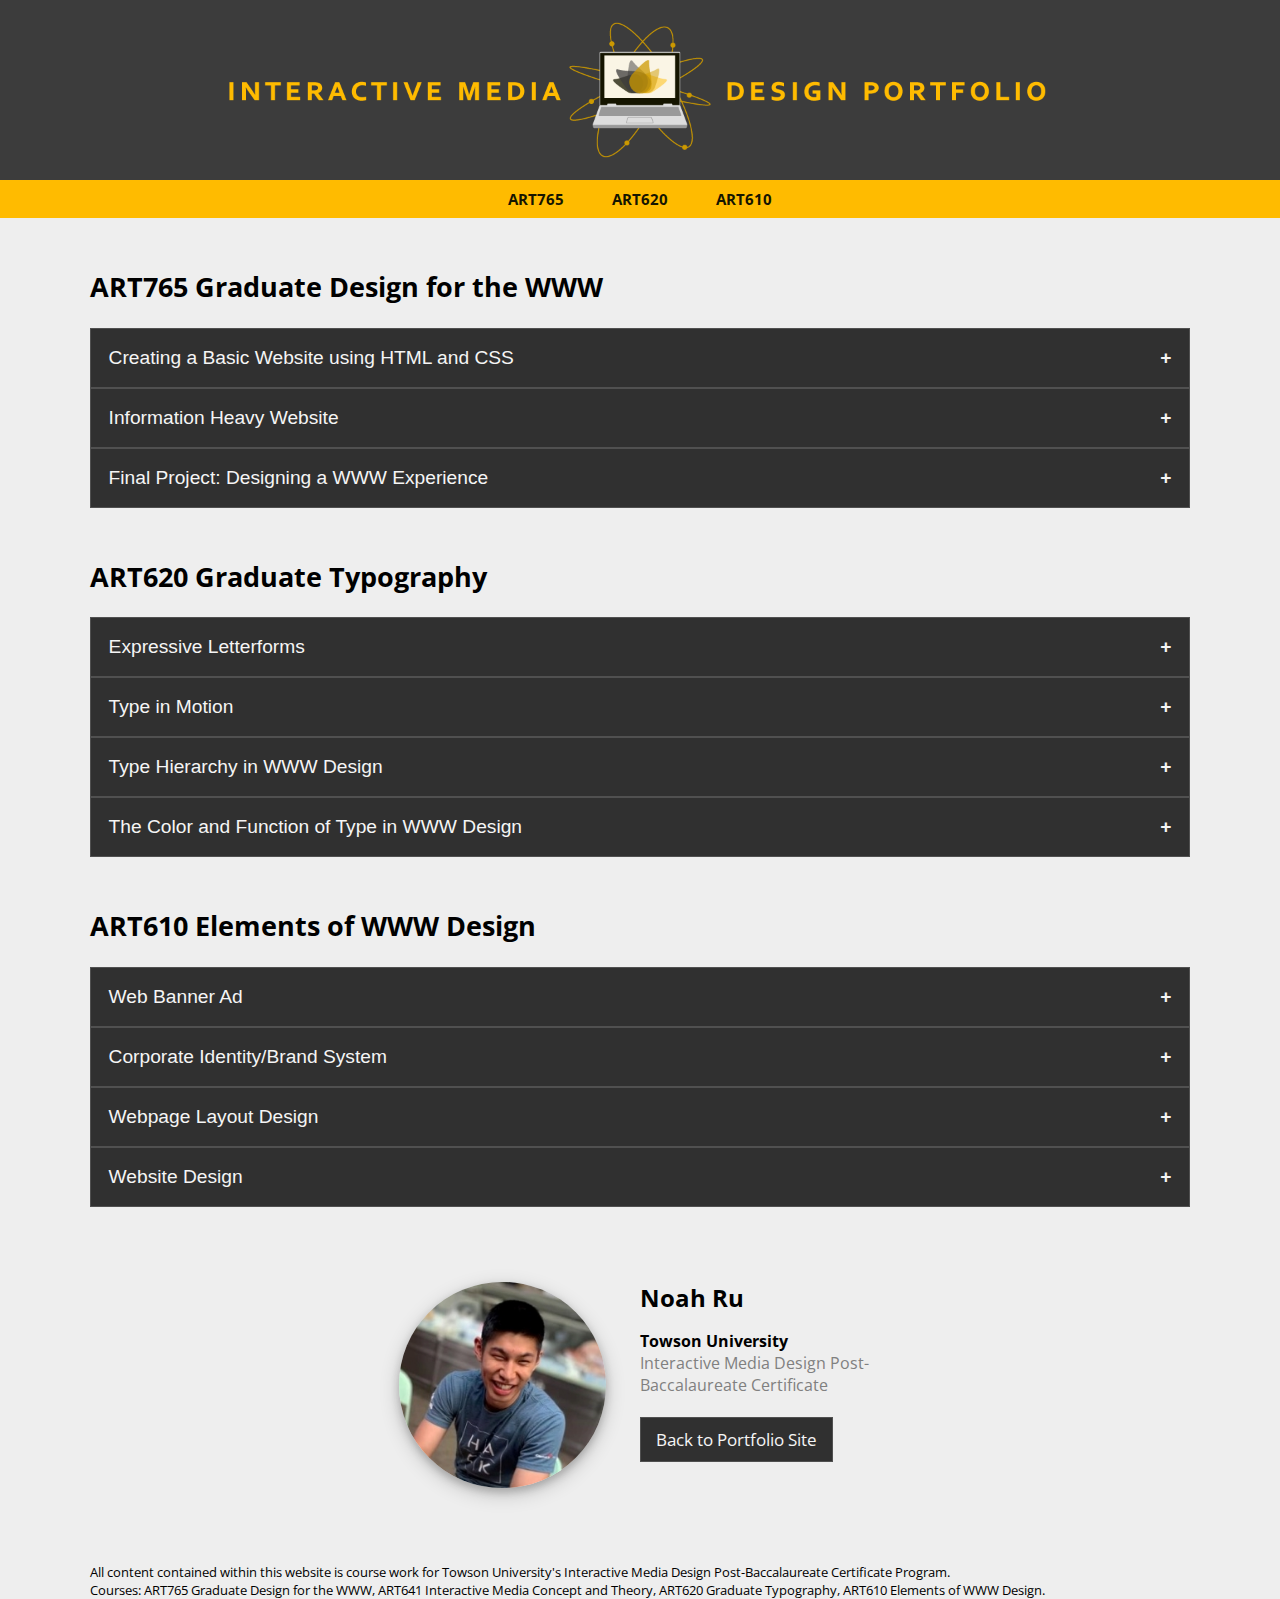
==== index.html @ 64963077 "first commit" ====
<!DOCTYPE html>
<html lang="en">
    <head>
        <meta charset="UTF-8">
        <meta name="author" content="Noah Ru">
        <meta name="viewport" content="width=device-width, initial-scale=1.0">
        <link rel="icon" href="images/towson_logo.svg">
        <title>IAMD | Noah Ru</title>
        <link rel="stylesheet" type="text/css" media="screen" href="css/style.css">
    </head>
    <body>

        <img class="banner" alt="Interactive Media Design Portfolio" src="images/iamd.png" width="100%">
        <img class="bannersmall" alt="Interactive Media Design Portfolio" src="images/iamd_small.png" width="100%">

        <div class="nav">
            <ul>
                <li><a href="#765">ART765</a></li>
                <li><a href="#620">ART620</a></li>
                <li><a href="#610">ART610</a></li>
            </ul>
        </div>
        
        <div class="portfolio">

            <h2 id="765">ART765 Graduate Design for the WWW</h2>

            <button class="accordion">Creating a Basic Website using HTML and CSS</button>
            <div class="panel">
                <div class="row">
                    <div class="column two-text">
                        <h1>You're currently viewing it.</h1>
                    </div>
                    <div class="column two">
                        <img alt="Interactive Media Design Portfolio" src="images/745_project_3.jpg" class="center" width="100%">
                    </div>
                </div>
            </div>

            <button class="accordion">Information Heavy Website</button>
            <div class="panel">
                <div class="row">
                    <div class="column two-text">
                        <h1>Mountain View Community Church Redesign</h1>
                        <span><p>This project contains 3 webpage templates of the redesigned site. The 3 levels of information presentation are represented by the homepage, sub-content page, and article page.</p></span>
                        <h1>
                            <a class="btn mv" title="Mountain View Community Church" href="proj_2/index.html">Homepage</a>
                            <a class="btn mv" title="Ministries" href="proj_2/ministries.html">Sub-content</a>
                            <a class="btn mv" title="College Ministry" href="proj_2/college.html">Article</a>
                        </h1>
                    </div>
                    <div class="column two">
                        <a title="Information Heavy Website: Mountain View Community Church" href="proj_2/index.html"><img alt="Mountain View Community Church" src="images/745_project_3.jpg" class="center" width="100%"></a>
                    </div>
                </div>
            </div>

            <button class="accordion">Final Project: Designing a WWW Experience</button>
            <div class="panel">
                <div class="row">
                    <div class="column two-text">
                        <h1>RoughAnimator Redesign</h1>
                        <span><p>RoughAnimator is a hand drawn animation software available on iOS, Android, Mac OS, and Windows. It was made for animators by fellow animator Jacob Kafka.</p></span>
                        <h1><a class="btn ra" title="Final Project (Designing a WWW Experience): RoughAnimator" href="proj_3/index.html">Access Site</a></h1>
                    </div>
                    <div class="column two">
                        <a title="Final Project (Designing a WWW Experience): RoughAnimator" href="proj_3/index.html"><img alt="RoughAnimator" src="images/745_project_3.jpg" class="center" width="100%"></a>
                    </div>
                </div>
            </div>

            <h2 id="620">ART620 Graduate Typography</h2>

            <button class="accordion">Expressive Letterforms</button>
            <div class="panel">
                <div class="row">
                    <div class="column two">
                        <img alt="Expressive Letterforms: Transition" src="images/620_project_1a.png" class="center" width="50%">
                    </div>
                    <div class="column two">
                        <img alt="Expressive Letterforms: Elimination" src="images/620_project_1b.png" class="center" width="50%">
                    </div>
                </div>
            </div>

            <button class="accordion">Type in Motion</button>
            <div class="panel">
                <img alt="Type in Motion" src="images/620_project_2.gif" class="center fifty">
            </div>

            <button class="accordion">Type Hierarchy in WWW Design</button>
            <div class="panel">
                <img alt="Type Hierarchy in WWW Design" src="images/620_project_3.png" class="center fifty">
            </div>

            <button class="accordion">The Color and Function of Type in WWW Design</button>
            <div class="panel">
                <div class="row">
                    <div class="column three">
                        <img alt="Type in WWW Design (Page 1)" src="images/620_project_4a.png" class="center" width="100%">
                    </div>
                    <div class="column three">
                        <img alt="Type in WWW Design (Page 2)" src="images/620_project_4b.png" class="center" width="100%">
                    </div>
                    <div class="column three">
                        <img alt="Type in WWW Design (Page 3)" src="images/620_project_4c.png" class="center" width="100%">
                    </div>
                </div>
            </div>

            <h2 id="610">ART610 Elements of WWW Design</h2>

            <button class="accordion">Web Banner Ad</button>
            <div class="panel">
                <img alt="Web Banner Ad" src="images/610_project_1.jpg" class="center fifty">
            </div>

            <button class="accordion">Corporate Identity/Brand System</button>
            <div class="panel">
                <img alt="Corporate Identity/Brand System" src="images/610_project_2.png" class="center fifty">
            </div>

            <button class="accordion">Webpage Layout Design</button>
            <div class="panel">
                <img alt="Webpage Layout Design" src="images/610_project_3.png" class="center fifty">
            </div>

            <button class="accordion">Website Design</button>
            <div class="panel">
                <div class="row">
                    <div class="column three">
                        <img alt="Website Design (Page 1)" src="images/610_project_4a.png" class="center" width="100%">
                    </div>
                    <div class="column three">
                        <img alt="Website Design (Page 2)" src="images/610_project_4b.png" class="center" width="100%">
                    </div>
                    <div class="column three">
                        <img alt="Website Design (Page 3)" src="images/610_project_4c.png" class="center" width="100%">
                    </div>
                </div>
            </div>
            
            <div class="profile">
                <div class="row">
                    <div class="column two">
                        <img src="images/profile.jpg" class="center" width="75%" style="border-radius: 50%;">
                    </div>
                    <div class="column two">
                        <h3>Noah Ru</h3>
                        <span><p style="color: gray;"><b style="color: black;">Towson University</b><br>Interactive Media Design Post-Baccalaureate Certificate</p></span>
                        <h3><a class="btn" title="Portfolio Site" href="http://noahru.com/">Back to Portfolio Site</a></h3>
                    </div>
                </div>  
            </div>
            
            
            <footer>
                All content contained within this website is course work for Towson University's Interactive Media Design Post-Baccalaureate Certificate Program.
                <br>
                Courses: ART765 Graduate Design for the WWW, ART641 Interactive Media Concept and Theory, ART620 Graduate Typography, ART610 Elements of WWW Design.
            </footer>

        </div>

        <script src="js/script.js"></script>

    </body>
</html>
---- css/style.css ----
@import url('https://fonts.googleapis.com/css2?family=Open+Sans:ital,wght@0,300;0,400;0,700;1,300;1,400;1,700&display=swap');

/*Layout*/
* {box-sizing: border-box;}
html {scroll-behavior: smooth;}
body {font-family: 'Open Sans', sans-serif; margin: 0; background-color: #eeeeee;} 
.portfolio {margin: 0 7%;}

h2 {margin-top: 50px; font-size: 1.7em;}
h3 {font-size: 1.5em; margin-bottom: 0;}
a {text-decoration: none;}

.bannersmall {display: none;}
/*Navigation*/
.nav {margin-top: -5px;}
.nav ul {
    list-style: none;
    background-color: #ffbb00;
    text-align: center;
    padding: 0;
    margin: 0;
}

.nav li {
    display: inline-block;
}

.nav a {
    text-decoration: none;
    color: #151500;
    width: 100px;
    display: block;
    padding: 9px;
    font-size: 15px;
    font-weight: bold;
}

.nav a:hover{
    text-decoration: underline;
}

/*Accordion*/
.accordion {
    background-color: #303030;
    color: whitesmoke;
    cursor: pointer;
    padding: 18px;
    width: 100%;
    border: #505050 1px solid;
    text-align: left;
    outline: none;
    font-size: 1.2em;
    transition: 0.4s;
}

.active, .accordion:hover {
    background-color: #505050;
}

.accordion:after {
    content: '\002B';
    color: whitesmoke;
    font-weight: bold;
    float: right;
    margin-left: 5px;
}

.active:after {
    content: "\2212";
}

.panel {
    padding: 0 18px;
    max-height: 0;
    overflow: hidden;
    transition: max-height 0.3s ease-out;
    background-color: #dddddd;
}

/*Center Images*/
.center {
    display: block;
    margin-left: auto;
    margin-right: auto;
    margin-top: 25px;
    margin-bottom: 25px;
    box-shadow: 0 4px 8px 0 rgba(0, 0, 0, 0.2), 0 6px 20px 0 rgba(0, 0, 0, 0.19);
}
.center.fifty {width: 50%;}

.blocks {
    margin-left: 12.5px;
    margin-right: 12.5px;
    box-shadow: 0 4px 8px 0 rgba(0, 0, 0, 0.2), 0 6px 20px 0 rgba(0, 0, 0, 0.19);
}

/*Column*/
.column {float: left;}
.column.two {width: 50%; padding: 0;}
.column.two-text {width: 50%; padding: 0 50px 0 12.5px;}
.column.three {width: 33.33%; padding: 0 12.5px;}

/* Clear floats after the columns */
.row:after {
    content: "";
    display: table;
    clear: both;
}

/*Profile*/
.profile {
    margin: 50px auto;
    width: 50%;
}

a.btn {
    font-size: .7em;
    font-weight: normal;
    background-color: #303030;
    color: whitesmoke;
    border: 1px solid #505050;
    padding: 10px 15px;
    transition: background-color .4s;
}
a.btn:hover {background-color: #505050}

a.btn.ra {
    font-size: .6em;
    background-color: #3399cc;
    border: none;
    border-radius: 50px;
    padding: 10px 30px;
}
a.btn.ra:hover {background-color: #006699}

a.btn.mv {
    font-size: .5em;
    background-color: #2BB3B0;
    border: none;
    border-radius: 50px;
    padding: 10px 30px;
}
a.btn.mv:hover {background-color: #008B8B}

/*Footer*/
footer {font-size: .8em;}


/*Responsive*/

@media screen and (max-width: 1000px) {
    span {display: none;}
    a.btn {font-size: .5em;}
}

@media screen and (max-width: 800px) {
    h1 {font-size: 1.7em; text-align: center;}
    h2 {font-size: 1.5em;}

    .banner {display: none;}
    .bannersmall {display: block;}
    .nav a {display: none;}

    .column.two {width: 100%;}
    .column.two-text {width: 100%; padding: 0;}
    .column.three {width: 100%; padding: 0;}
    .center.fifty {width: 100%;}

    h3 {text-align: center; margin-top: 0;}
    a.btn {padding: 8px 12px; border-radius: 25px;}
}
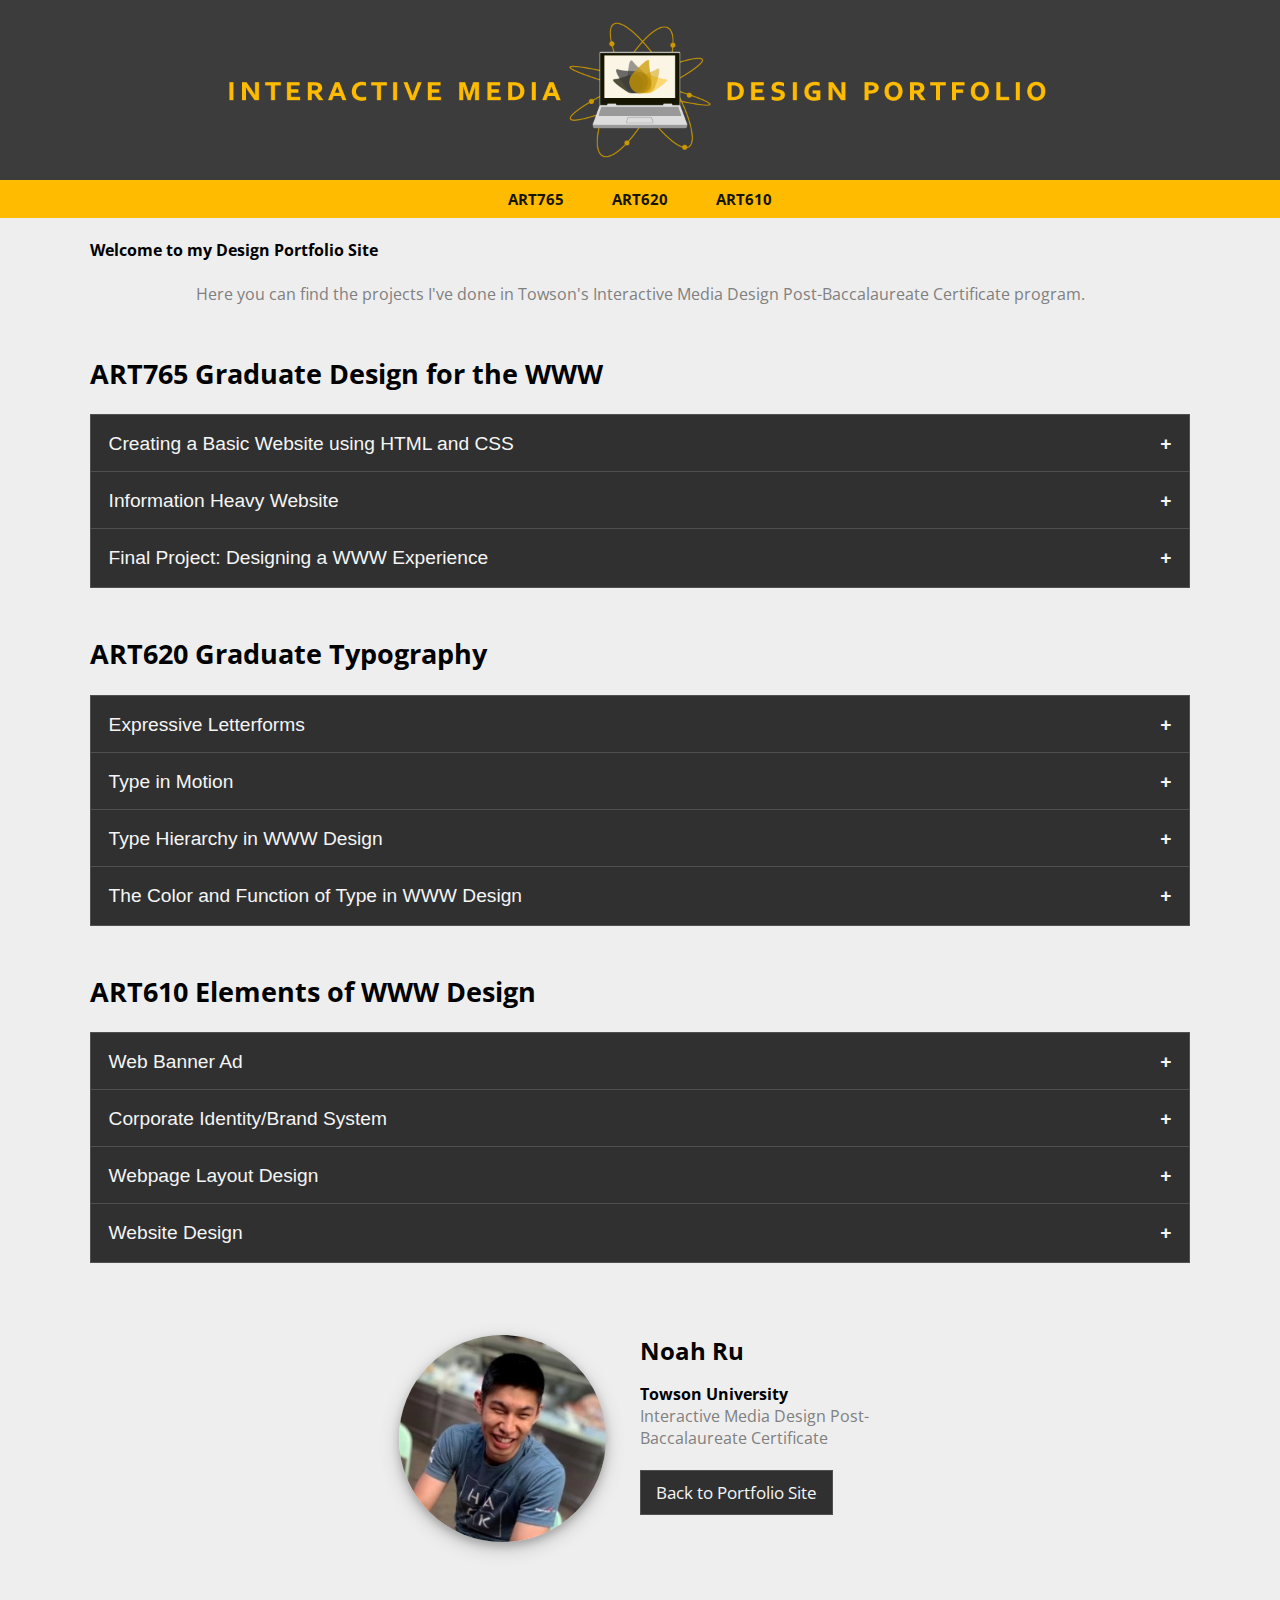
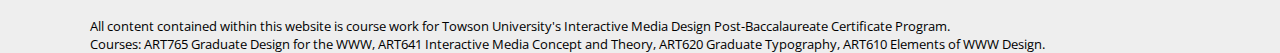
==== commit d20a10d2: "Add files via upload" ====
--- a/index.html
+++ b/index.html
@@ -1,168 +1,171 @@
-<!DOCTYPE html>
-<html lang="en">
-    <head>
-        <meta charset="UTF-8">
-        <meta name="author" content="Noah Ru">
-        <meta name="viewport" content="width=device-width, initial-scale=1.0">
-        <link rel="icon" href="images/towson_logo.svg">
-        <title>IAMD | Noah Ru</title>
-        <link rel="stylesheet" type="text/css" media="screen" href="css/style.css">
-    </head>
-    <body>
-
-        <img class="banner" alt="Interactive Media Design Portfolio" src="images/iamd.png" width="100%">
-        <img class="bannersmall" alt="Interactive Media Design Portfolio" src="images/iamd_small.png" width="100%">
-
-        <div class="nav">
-            <ul>
-                <li><a href="#765">ART765</a></li>
-                <li><a href="#620">ART620</a></li>
-                <li><a href="#610">ART610</a></li>
-            </ul>
-        </div>
-        
-        <div class="portfolio">
-
-            <h2 id="765">ART765 Graduate Design for the WWW</h2>
-
-            <button class="accordion">Creating a Basic Website using HTML and CSS</button>
-            <div class="panel">
-                <div class="row">
-                    <div class="column two-text">
-                        <h1>You're currently viewing it.</h1>
-                    </div>
-                    <div class="column two">
-                        <img alt="Interactive Media Design Portfolio" src="images/745_project_3.jpg" class="center" width="100%">
-                    </div>
-                </div>
-            </div>
-
-            <button class="accordion">Information Heavy Website</button>
-            <div class="panel">
-                <div class="row">
-                    <div class="column two-text">
-                        <h1>Mountain View Community Church Redesign</h1>
-                        <span><p>This project contains 3 webpage templates of the redesigned site. The 3 levels of information presentation are represented by the homepage, sub-content page, and article page.</p></span>
-                        <h1>
-                            <a class="btn mv" title="Mountain View Community Church" href="proj_2/index.html">Homepage</a>
-                            <a class="btn mv" title="Ministries" href="proj_2/ministries.html">Sub-content</a>
-                            <a class="btn mv" title="College Ministry" href="proj_2/college.html">Article</a>
-                        </h1>
-                    </div>
-                    <div class="column two">
-                        <a title="Information Heavy Website: Mountain View Community Church" href="proj_2/index.html"><img alt="Mountain View Community Church" src="images/745_project_3.jpg" class="center" width="100%"></a>
-                    </div>
-                </div>
-            </div>
-
-            <button class="accordion">Final Project: Designing a WWW Experience</button>
-            <div class="panel">
-                <div class="row">
-                    <div class="column two-text">
-                        <h1>RoughAnimator Redesign</h1>
-                        <span><p>RoughAnimator is a hand drawn animation software available on iOS, Android, Mac OS, and Windows. It was made for animators by fellow animator Jacob Kafka.</p></span>
-                        <h1><a class="btn ra" title="Final Project (Designing a WWW Experience): RoughAnimator" href="proj_3/index.html">Access Site</a></h1>
-                    </div>
-                    <div class="column two">
-                        <a title="Final Project (Designing a WWW Experience): RoughAnimator" href="proj_3/index.html"><img alt="RoughAnimator" src="images/745_project_3.jpg" class="center" width="100%"></a>
-                    </div>
-                </div>
-            </div>
-
-            <h2 id="620">ART620 Graduate Typography</h2>
-
-            <button class="accordion">Expressive Letterforms</button>
-            <div class="panel">
-                <div class="row">
-                    <div class="column two">
-                        <img alt="Expressive Letterforms: Transition" src="images/620_project_1a.png" class="center" width="50%">
-                    </div>
-                    <div class="column two">
-                        <img alt="Expressive Letterforms: Elimination" src="images/620_project_1b.png" class="center" width="50%">
-                    </div>
-                </div>
-            </div>
-
-            <button class="accordion">Type in Motion</button>
-            <div class="panel">
-                <img alt="Type in Motion" src="images/620_project_2.gif" class="center fifty">
-            </div>
-
-            <button class="accordion">Type Hierarchy in WWW Design</button>
-            <div class="panel">
-                <img alt="Type Hierarchy in WWW Design" src="images/620_project_3.png" class="center fifty">
-            </div>
-
-            <button class="accordion">The Color and Function of Type in WWW Design</button>
-            <div class="panel">
-                <div class="row">
-                    <div class="column three">
-                        <img alt="Type in WWW Design (Page 1)" src="images/620_project_4a.png" class="center" width="100%">
-                    </div>
-                    <div class="column three">
-                        <img alt="Type in WWW Design (Page 2)" src="images/620_project_4b.png" class="center" width="100%">
-                    </div>
-                    <div class="column three">
-                        <img alt="Type in WWW Design (Page 3)" src="images/620_project_4c.png" class="center" width="100%">
-                    </div>
-                </div>
-            </div>
-
-            <h2 id="610">ART610 Elements of WWW Design</h2>
-
-            <button class="accordion">Web Banner Ad</button>
-            <div class="panel">
-                <img alt="Web Banner Ad" src="images/610_project_1.jpg" class="center fifty">
-            </div>
-
-            <button class="accordion">Corporate Identity/Brand System</button>
-            <div class="panel">
-                <img alt="Corporate Identity/Brand System" src="images/610_project_2.png" class="center fifty">
-            </div>
-
-            <button class="accordion">Webpage Layout Design</button>
-            <div class="panel">
-                <img alt="Webpage Layout Design" src="images/610_project_3.png" class="center fifty">
-            </div>
-
-            <button class="accordion">Website Design</button>
-            <div class="panel">
-                <div class="row">
-                    <div class="column three">
-                        <img alt="Website Design (Page 1)" src="images/610_project_4a.png" class="center" width="100%">
-                    </div>
-                    <div class="column three">
-                        <img alt="Website Design (Page 2)" src="images/610_project_4b.png" class="center" width="100%">
-                    </div>
-                    <div class="column three">
-                        <img alt="Website Design (Page 3)" src="images/610_project_4c.png" class="center" width="100%">
-                    </div>
-                </div>
-            </div>
-            
-            <div class="profile">
-                <div class="row">
-                    <div class="column two">
-                        <img src="images/profile.jpg" class="center" width="75%" style="border-radius: 50%;">
-                    </div>
-                    <div class="column two">
-                        <h3>Noah Ru</h3>
-                        <span><p style="color: gray;"><b style="color: black;">Towson University</b><br>Interactive Media Design Post-Baccalaureate Certificate</p></span>
-                        <h3><a class="btn" title="Portfolio Site" href="http://noahru.com/">Back to Portfolio Site</a></h3>
-                    </div>
-                </div>  
-            </div>
-            
-            
-            <footer>
-                All content contained within this website is course work for Towson University's Interactive Media Design Post-Baccalaureate Certificate Program.
-                <br>
-                Courses: ART765 Graduate Design for the WWW, ART641 Interactive Media Concept and Theory, ART620 Graduate Typography, ART610 Elements of WWW Design.
-            </footer>
-
-        </div>
-
-        <script src="js/script.js"></script>
-
-    </body>
+<!DOCTYPE html>
+<html lang="en">
+    <head>
+        <meta charset="UTF-8">
+        <meta name="author" content="Noah Ru">
+        <meta name="viewport" content="width=device-width, initial-scale=1.0">
+        <link rel="icon" href="images/towson_logo.svg">
+        <title>IAMD | Noah Ru</title>
+        <link rel="stylesheet" type="text/css" media="screen" href="css/style.css">
+    </head>
+    <body>
+
+        <img class="banner" alt="Interactive Media Design Portfolio" src="images/iamd.png" width="100%">
+        <img class="bannersmall" alt="Interactive Media Design Portfolio" src="images/iamd_small.png" width="100%">
+
+        <div class="nav">
+            <ul>
+                <li><a href="#765">ART765</a></li>
+                <li><a href="#620">ART620</a></li>
+                <li><a href="#610">ART610</a></li>
+            </ul>
+        </div>
+        
+        <div class="portfolio">
+
+            <h4>Welcome to my Design Portfolio Site</h4>
+            <p style="text-align: center; color: gray;">Here you can find the projects I've done in Towson's Interactive Media Design Post-Baccalaureate Certificate program.</p>
+
+            <h2 id="765">ART765 Graduate Design for the WWW</h2>
+
+            <button class="accordion">Creating a Basic Website using HTML and CSS</button>
+            <div class="panel">
+                <div class="row">
+                    <div class="column two-text">
+                        <h1>You're currently viewing it.</h1>
+                    </div>
+                    <div class="column two">
+                        <img alt="Interactive Media Design Portfolio" src="images/745_project_3.jpg" class="center" width="100%">
+                    </div>
+                </div>
+            </div>
+
+            <button class="accordion">Information Heavy Website</button>
+            <div class="panel">
+                <div class="row">
+                    <div class="column two-text">
+                        <h1>Mountain View Community Church Redesign</h1>
+                        <span><p>This project contains 3 webpage templates of the redesigned site. The 3 levels of information presentation are represented by the homepage, sub-content page, and article page.</p></span>
+                        <h1>
+                            <a class="btn mv" title="Mountain View Community Church" href="proj_2/index.html">Homepage</a>
+                            <a class="btn mv" title="Ministries" href="proj_2/ministries.html">Sub-content</a>
+                            <a class="btn mv" title="College Ministry" href="proj_2/college.html">Article</a>
+                        </h1>
+                    </div>
+                    <div class="column two">
+                        <a title="Information Heavy Website: Mountain View Community Church" href="proj_2/index.html"><img alt="Mountain View Community Church" src="images/745_project_3.jpg" class="center" width="100%"></a>
+                    </div>
+                </div>
+            </div>
+
+            <button class="accordion">Final Project: Designing a WWW Experience</button>
+            <div class="panel">
+                <div class="row">
+                    <div class="column two-text">
+                        <h1>RoughAnimator Redesign</h1>
+                        <span><p>RoughAnimator is a hand drawn animation software available on iOS, Android, Mac OS, and Windows. It was made for animators by fellow animator Jacob Kafka.</p></span>
+                        <h1><a class="btn ra" title="Final Project (Designing a WWW Experience): RoughAnimator" href="proj_3/index.html">Access Site</a></h1>
+                    </div>
+                    <div class="column two">
+                        <a title="Final Project (Designing a WWW Experience): RoughAnimator" href="proj_3/index.html"><img alt="RoughAnimator" src="images/745_project_3.jpg" class="center" width="100%"></a>
+                    </div>
+                </div>
+            </div>
+
+            <h2 id="620">ART620 Graduate Typography</h2>
+
+            <button class="accordion">Expressive Letterforms</button>
+            <div class="panel">
+                <div class="row">
+                    <div class="column two">
+                        <img alt="Expressive Letterforms: Transition" src="images/620_project_1a.png" class="center" width="50%">
+                    </div>
+                    <div class="column two">
+                        <img alt="Expressive Letterforms: Elimination" src="images/620_project_1b.png" class="center" width="50%">
+                    </div>
+                </div>
+            </div>
+
+            <button class="accordion">Type in Motion</button>
+            <div class="panel">
+                <img alt="Type in Motion" src="images/620_project_2.gif" class="center fifty">
+            </div>
+
+            <button class="accordion">Type Hierarchy in WWW Design</button>
+            <div class="panel">
+                <img alt="Type Hierarchy in WWW Design" src="images/620_project_3.png" class="center fifty">
+            </div>
+
+            <button class="accordion">The Color and Function of Type in WWW Design</button>
+            <div class="panel">
+                <div class="row">
+                    <div class="column three">
+                        <img alt="Type in WWW Design (Page 1)" src="images/620_project_4a.png" class="center" width="100%">
+                    </div>
+                    <div class="column three">
+                        <img alt="Type in WWW Design (Page 2)" src="images/620_project_4b.png" class="center" width="100%">
+                    </div>
+                    <div class="column three">
+                        <img alt="Type in WWW Design (Page 3)" src="images/620_project_4c.png" class="center" width="100%">
+                    </div>
+                </div>
+            </div>
+
+            <h2 id="610">ART610 Elements of WWW Design</h2>
+
+            <button class="accordion">Web Banner Ad</button>
+            <div class="panel">
+                <img alt="Web Banner Ad" src="images/610_project_1.jpg" class="center fifty">
+            </div>
+
+            <button class="accordion">Corporate Identity/Brand System</button>
+            <div class="panel">
+                <img alt="Corporate Identity/Brand System" src="images/610_project_2.png" class="center fifty">
+            </div>
+
+            <button class="accordion">Webpage Layout Design</button>
+            <div class="panel">
+                <img alt="Webpage Layout Design" src="images/610_project_3.png" class="center fifty">
+            </div>
+
+            <button class="accordion">Website Design</button>
+            <div class="panel">
+                <div class="row">
+                    <div class="column three">
+                        <img alt="Website Design (Page 1)" src="images/610_project_4a.png" class="center" width="100%">
+                    </div>
+                    <div class="column three">
+                        <img alt="Website Design (Page 2)" src="images/610_project_4b.png" class="center" width="100%">
+                    </div>
+                    <div class="column three">
+                        <img alt="Website Design (Page 3)" src="images/610_project_4c.png" class="center" width="100%">
+                    </div>
+                </div>
+            </div>
+            
+            <div class="profile">
+                <div class="row">
+                    <div class="column two">
+                        <img src="images/profile.jpg" class="center" width="75%" style="border-radius: 50%;">
+                    </div>
+                    <div class="column two">
+                        <h3>Noah Ru</h3>
+                        <span><p style="color: gray;"><b style="color: black;">Towson University</b><br>Interactive Media Design Post-Baccalaureate Certificate</p></span>
+                        <h3><a class="btn" title="Portfolio Site" href="http://noahru.com/">Back to Portfolio Site</a></h3>
+                    </div>
+                </div>  
+            </div>
+            
+            
+            <footer>
+                All content contained within this website is course work for Towson University's Interactive Media Design Post-Baccalaureate Certificate Program.
+                <br>
+                Courses: ART765 Graduate Design for the WWW, ART641 Interactive Media Concept and Theory, ART620 Graduate Typography, ART610 Elements of WWW Design.
+            </footer>
+
+        </div>
+
+        <script src="js/script.js"></script>
+
+    </body>
 </html>--- a/css/style.css
+++ b/css/style.css
@@ -1,171 +1,172 @@
-@import url('https://fonts.googleapis.com/css2?family=Open+Sans:ital,wght@0,300;0,400;0,700;1,300;1,400;1,700&display=swap');
-
-/*Layout*/
-* {box-sizing: border-box;}
-html {scroll-behavior: smooth;}
-body {font-family: 'Open Sans', sans-serif; margin: 0; background-color: #eeeeee;} 
-.portfolio {margin: 0 7%;}
-
-h2 {margin-top: 50px; font-size: 1.7em;}
-h3 {font-size: 1.5em; margin-bottom: 0;}
-a {text-decoration: none;}
-
-.bannersmall {display: none;}
-/*Navigation*/
-.nav {margin-top: -5px;}
-.nav ul {
-    list-style: none;
-    background-color: #ffbb00;
-    text-align: center;
-    padding: 0;
-    margin: 0;
-}
-
-.nav li {
-    display: inline-block;
-}
-
-.nav a {
-    text-decoration: none;
-    color: #151500;
-    width: 100px;
-    display: block;
-    padding: 9px;
-    font-size: 15px;
-    font-weight: bold;
-}
-
-.nav a:hover{
-    text-decoration: underline;
-}
-
-/*Accordion*/
-.accordion {
-    background-color: #303030;
-    color: whitesmoke;
-    cursor: pointer;
-    padding: 18px;
-    width: 100%;
-    border: #505050 1px solid;
-    text-align: left;
-    outline: none;
-    font-size: 1.2em;
-    transition: 0.4s;
-}
-
-.active, .accordion:hover {
-    background-color: #505050;
-}
-
-.accordion:after {
-    content: '\002B';
-    color: whitesmoke;
-    font-weight: bold;
-    float: right;
-    margin-left: 5px;
-}
-
-.active:after {
-    content: "\2212";
-}
-
-.panel {
-    padding: 0 18px;
-    max-height: 0;
-    overflow: hidden;
-    transition: max-height 0.3s ease-out;
-    background-color: #dddddd;
-}
-
-/*Center Images*/
-.center {
-    display: block;
-    margin-left: auto;
-    margin-right: auto;
-    margin-top: 25px;
-    margin-bottom: 25px;
-    box-shadow: 0 4px 8px 0 rgba(0, 0, 0, 0.2), 0 6px 20px 0 rgba(0, 0, 0, 0.19);
-}
-.center.fifty {width: 50%;}
-
-.blocks {
-    margin-left: 12.5px;
-    margin-right: 12.5px;
-    box-shadow: 0 4px 8px 0 rgba(0, 0, 0, 0.2), 0 6px 20px 0 rgba(0, 0, 0, 0.19);
-}
-
-/*Column*/
-.column {float: left;}
-.column.two {width: 50%; padding: 0;}
-.column.two-text {width: 50%; padding: 0 50px 0 12.5px;}
-.column.three {width: 33.33%; padding: 0 12.5px;}
-
-/* Clear floats after the columns */
-.row:after {
-    content: "";
-    display: table;
-    clear: both;
-}
-
-/*Profile*/
-.profile {
-    margin: 50px auto;
-    width: 50%;
-}
-
-a.btn {
-    font-size: .7em;
-    font-weight: normal;
-    background-color: #303030;
-    color: whitesmoke;
-    border: 1px solid #505050;
-    padding: 10px 15px;
-    transition: background-color .4s;
-}
-a.btn:hover {background-color: #505050}
-
-a.btn.ra {
-    font-size: .6em;
-    background-color: #3399cc;
-    border: none;
-    border-radius: 50px;
-    padding: 10px 30px;
-}
-a.btn.ra:hover {background-color: #006699}
-
-a.btn.mv {
-    font-size: .5em;
-    background-color: #2BB3B0;
-    border: none;
-    border-radius: 50px;
-    padding: 10px 30px;
-}
-a.btn.mv:hover {background-color: #008B8B}
-
-/*Footer*/
-footer {font-size: .8em;}
-
-
-/*Responsive*/
-
-@media screen and (max-width: 1000px) {
-    span {display: none;}
-    a.btn {font-size: .5em;}
-}
-
-@media screen and (max-width: 800px) {
-    h1 {font-size: 1.7em; text-align: center;}
-    h2 {font-size: 1.5em;}
-
-    .banner {display: none;}
-    .bannersmall {display: block;}
-    .nav a {display: none;}
-
-    .column.two {width: 100%;}
-    .column.two-text {width: 100%; padding: 0;}
-    .column.three {width: 100%; padding: 0;}
-    .center.fifty {width: 100%;}
-
-    h3 {text-align: center; margin-top: 0;}
-    a.btn {padding: 8px 12px; border-radius: 25px;}
-}+@import url('https://fonts.googleapis.com/css2?family=Open+Sans:ital,wght@0,300;0,400;0,700;1,300;1,400;1,700&display=swap');
+
+/*Layout*/
+* {box-sizing: border-box;}
+html {scroll-behavior: smooth;}
+body {font-family: 'Open Sans', sans-serif; margin: 0; background-color: #eeeeee;} 
+.portfolio {margin: 0 7%;}
+
+h2 {margin-top: 50px; font-size: 1.7em;}
+h3 {font-size: 1.5em; margin-bottom: 0;}
+a {text-decoration: none;}
+
+.bannersmall {display: none;}
+/*Navigation*/
+.nav {margin-top: -5px;}
+.nav ul {
+    list-style: none;
+    background-color: #ffbb00;
+    text-align: center;
+    padding: 0;
+    margin: 0;
+}
+
+.nav li {
+    display: inline-block;
+}
+
+.nav a {
+    text-decoration: none;
+    color: #151500;
+    width: 100px;
+    display: block;
+    padding: 9px;
+    font-size: 15px;
+    font-weight: bold;
+}
+
+.nav a:hover{
+    text-decoration: underline;
+}
+
+/*Accordion*/
+.accordion {
+    background-color: #303030;
+    color: whitesmoke;
+    cursor: pointer;
+    padding: 18px;
+    width: 100%;
+    border: #505050 1px solid;
+    text-align: left;
+    outline: none;
+    font-size: 1.2em;
+    transition: 0.4s;
+}
+
+.active, .accordion:hover {
+    background-color: #505050;
+}
+
+.accordion:after {
+    content: '\002B';
+    color: whitesmoke;
+    font-weight: bold;
+    float: right;
+    margin-left: 5px;
+}
+
+.active:after {
+    content: "\2212";
+}
+
+.panel {
+    padding: 0 18px;
+    max-height: 0;
+    overflow: hidden;
+    transition: max-height 0.3s ease-out;
+    background-color: #dddddd;
+    margin-bottom: -3px;
+}
+
+/*Center Images*/
+.center {
+    display: block;
+    margin-left: auto;
+    margin-right: auto;
+    margin-top: 25px;
+    margin-bottom: 25px;
+    box-shadow: 0 4px 8px 0 rgba(0, 0, 0, 0.2), 0 6px 20px 0 rgba(0, 0, 0, 0.19);
+}
+.center.fifty {width: 50%;}
+
+.blocks {
+    margin-left: 12.5px;
+    margin-right: 12.5px;
+    box-shadow: 0 4px 8px 0 rgba(0, 0, 0, 0.2), 0 6px 20px 0 rgba(0, 0, 0, 0.19);
+}
+
+/*Column*/
+.column {float: left;}
+.column.two {width: 50%; padding: 0;}
+.column.two-text {width: 50%; padding: 0 50px 0 12.5px;}
+.column.three {width: 33.33%; padding: 0 12.5px;}
+
+/* Clear floats after the columns */
+.row:after {
+    content: "";
+    display: table;
+    clear: both;
+}
+
+/*Profile*/
+.profile {
+    margin: 50px auto;
+    width: 50%;
+}
+
+a.btn {
+    font-size: .7em;
+    font-weight: normal;
+    background-color: #303030;
+    color: whitesmoke;
+    border: 1px solid #505050;
+    padding: 10px 15px;
+    transition: background-color .4s;
+}
+a.btn:hover {background-color: #505050}
+
+a.btn.ra {
+    font-size: .6em;
+    background-color: #3399cc;
+    border: none;
+    border-radius: 50px;
+    padding: 10px 30px;
+}
+a.btn.ra:hover {background-color: #006699}
+
+a.btn.mv {
+    font-size: .5em;
+    background-color: #2BB3B0;
+    border: none;
+    border-radius: 50px;
+    padding: 10px 30px;
+}
+a.btn.mv:hover {background-color: #008B8B}
+
+/*Footer*/
+footer {font-size: .8em;}
+
+
+/*Responsive*/
+
+@media screen and (max-width: 1000px) {
+    span {display: none;}
+    a.btn {font-size: .5em;}
+}
+
+@media screen and (max-width: 800px) {
+    h1 {font-size: 1.7em; text-align: center;}
+    h2 {font-size: 1.5em;}
+
+    .banner {display: none;}
+    .bannersmall {display: block;}
+    .nav a {display: none;}
+
+    .column.two {width: 100%;}
+    .column.two-text {width: 100%; padding: 0;}
+    .column.three {width: 100%; padding: 0;}
+    .center.fifty {width: 100%;}
+
+    h3 {text-align: center; margin-top: 0;}
+    a.btn {padding: 8px 12px; border-radius: 25px;}
+}
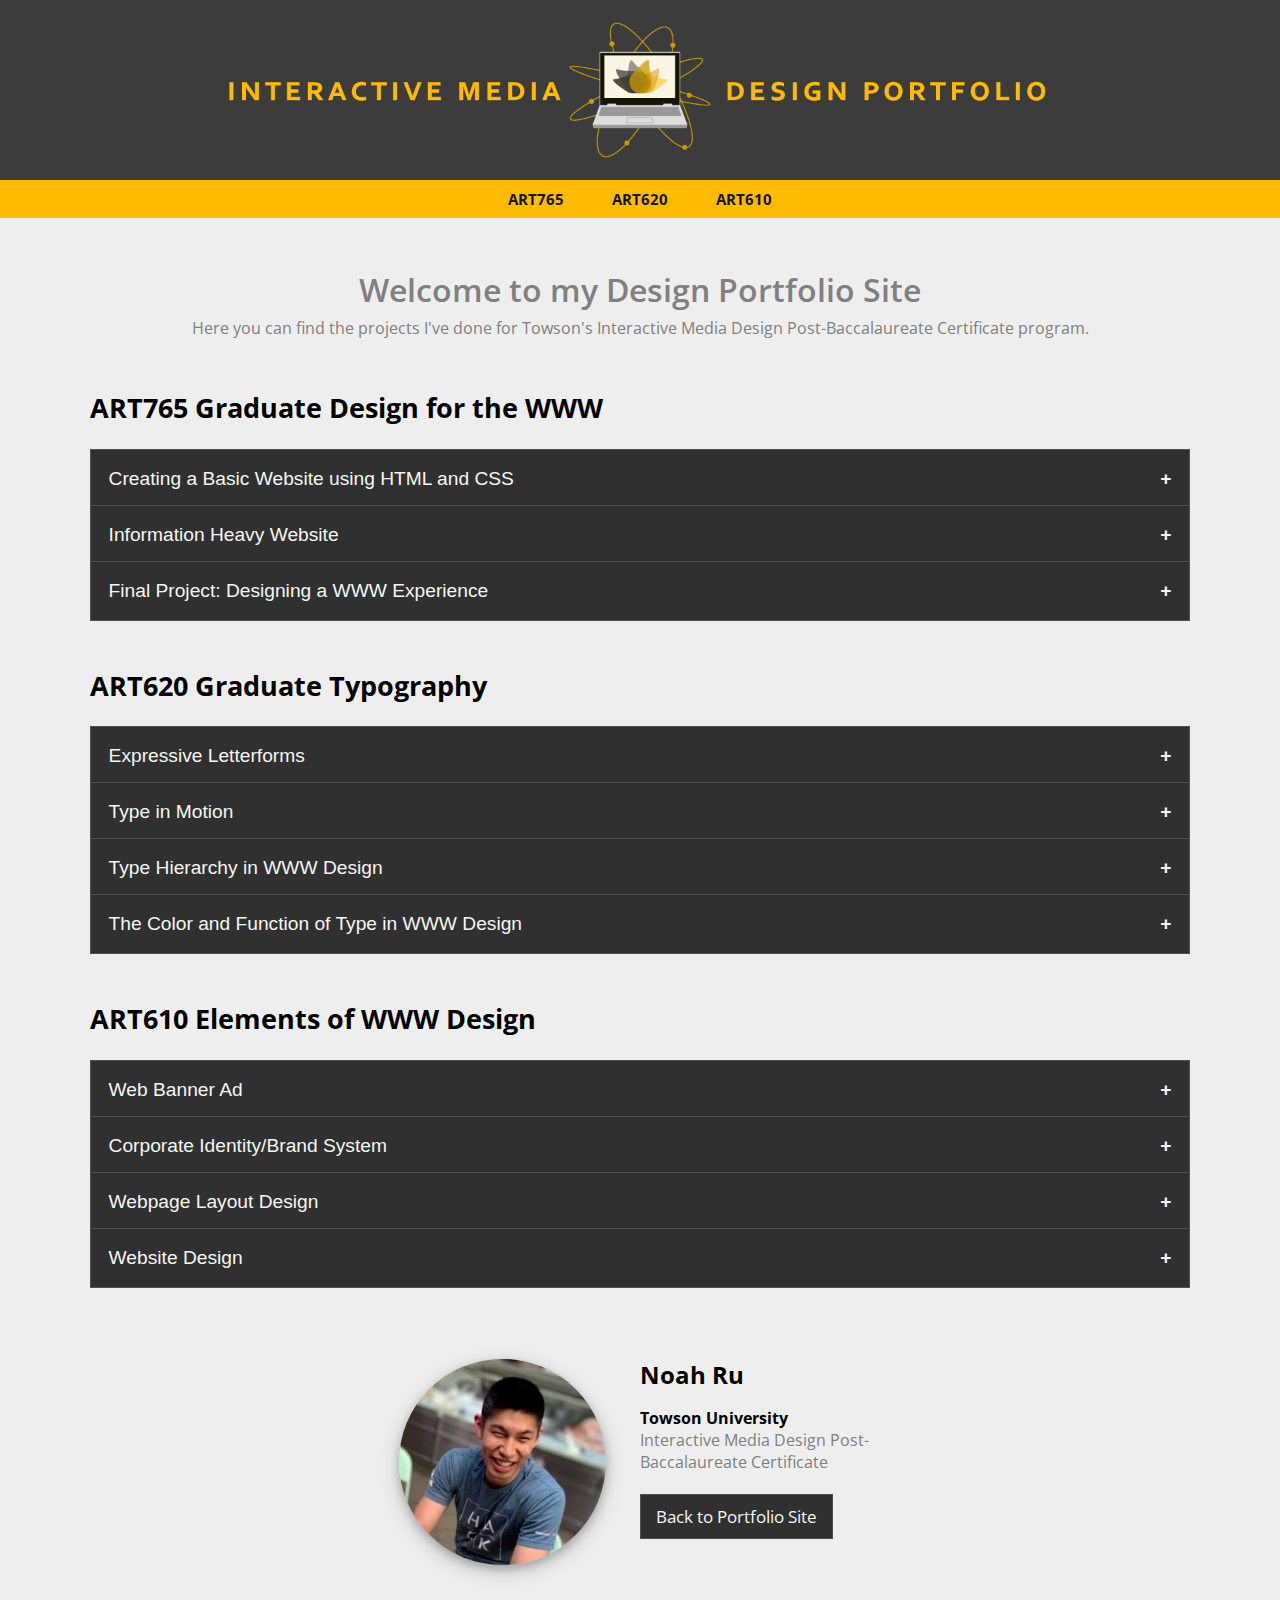
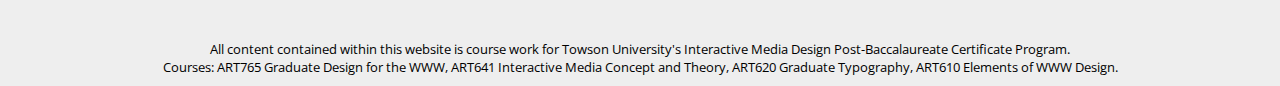
==== commit 3d46b6b1: "Add files via upload" ====
--- a/index.html
+++ b/index.html
@@ -24,7 +24,7 @@
         <div class="portfolio">
 
             <h4>Welcome to my Design Portfolio Site</h4>
-            <p style="text-align: center; color: gray;">Here you can find the projects I've done in Towson's Interactive Media Design Post-Baccalaureate Certificate program.</p>
+            <p style="text-align: center; color: gray;">Here you can find the projects I've done for Towson's Interactive Media Design Post-Baccalaureate Certificate program.</p>
 
             <h2 id="765">ART765 Graduate Design for the WWW</h2>
 
--- a/css/style.css
+++ b/css/style.css
@@ -1,4 +1,4 @@
-@import url('https://fonts.googleapis.com/css2?family=Open+Sans:ital,wght@0,300;0,400;0,700;1,300;1,400;1,700&display=swap');
+@import url('https://fonts.googleapis.com/css2?family=Open+Sans:ital,wght@0,300;0,400;0,600;0,700;1,300;1,400;1,600;1,700&display=swap');
 
 /*Layout*/
 * {box-sizing: border-box;}
@@ -8,6 +8,7 @@
 
 h2 {margin-top: 50px; font-size: 1.7em;}
 h3 {font-size: 1.5em; margin-bottom: 0;}
+h4 {text-align: center; font-size: 2em; margin-top: 50px; margin-bottom: -10px; font-weight: 600; color: gray;}
 a {text-decoration: none;}
 
 .bannersmall {display: none;}
@@ -75,7 +76,7 @@
     overflow: hidden;
     transition: max-height 0.3s ease-out;
     background-color: #dddddd;
-    margin-bottom: -3px;
+    margin-bottom: -4px;
 }
 
 /*Center Images*/
@@ -144,7 +145,7 @@
 a.btn.mv:hover {background-color: #008B8B}
 
 /*Footer*/
-footer {font-size: .8em;}
+footer {font-size: .8em; text-align: center; margin-bottom: 10px;}
 
 
 /*Responsive*/
@@ -156,7 +157,7 @@
 
 @media screen and (max-width: 800px) {
     h1 {font-size: 1.7em; text-align: center;}
-    h2 {font-size: 1.5em;}
+    h2 {font-size: 1.5em; text-align: center;}
 
     .banner {display: none;}
     .bannersmall {display: block;}
@@ -167,6 +168,8 @@
     .column.three {width: 100%; padding: 0;}
     .center.fifty {width: 100%;}
 
+    .accordion {font-size: 1em;}
+
     h3 {text-align: center; margin-top: 0;}
     a.btn {padding: 8px 12px; border-radius: 25px;}
-}
+}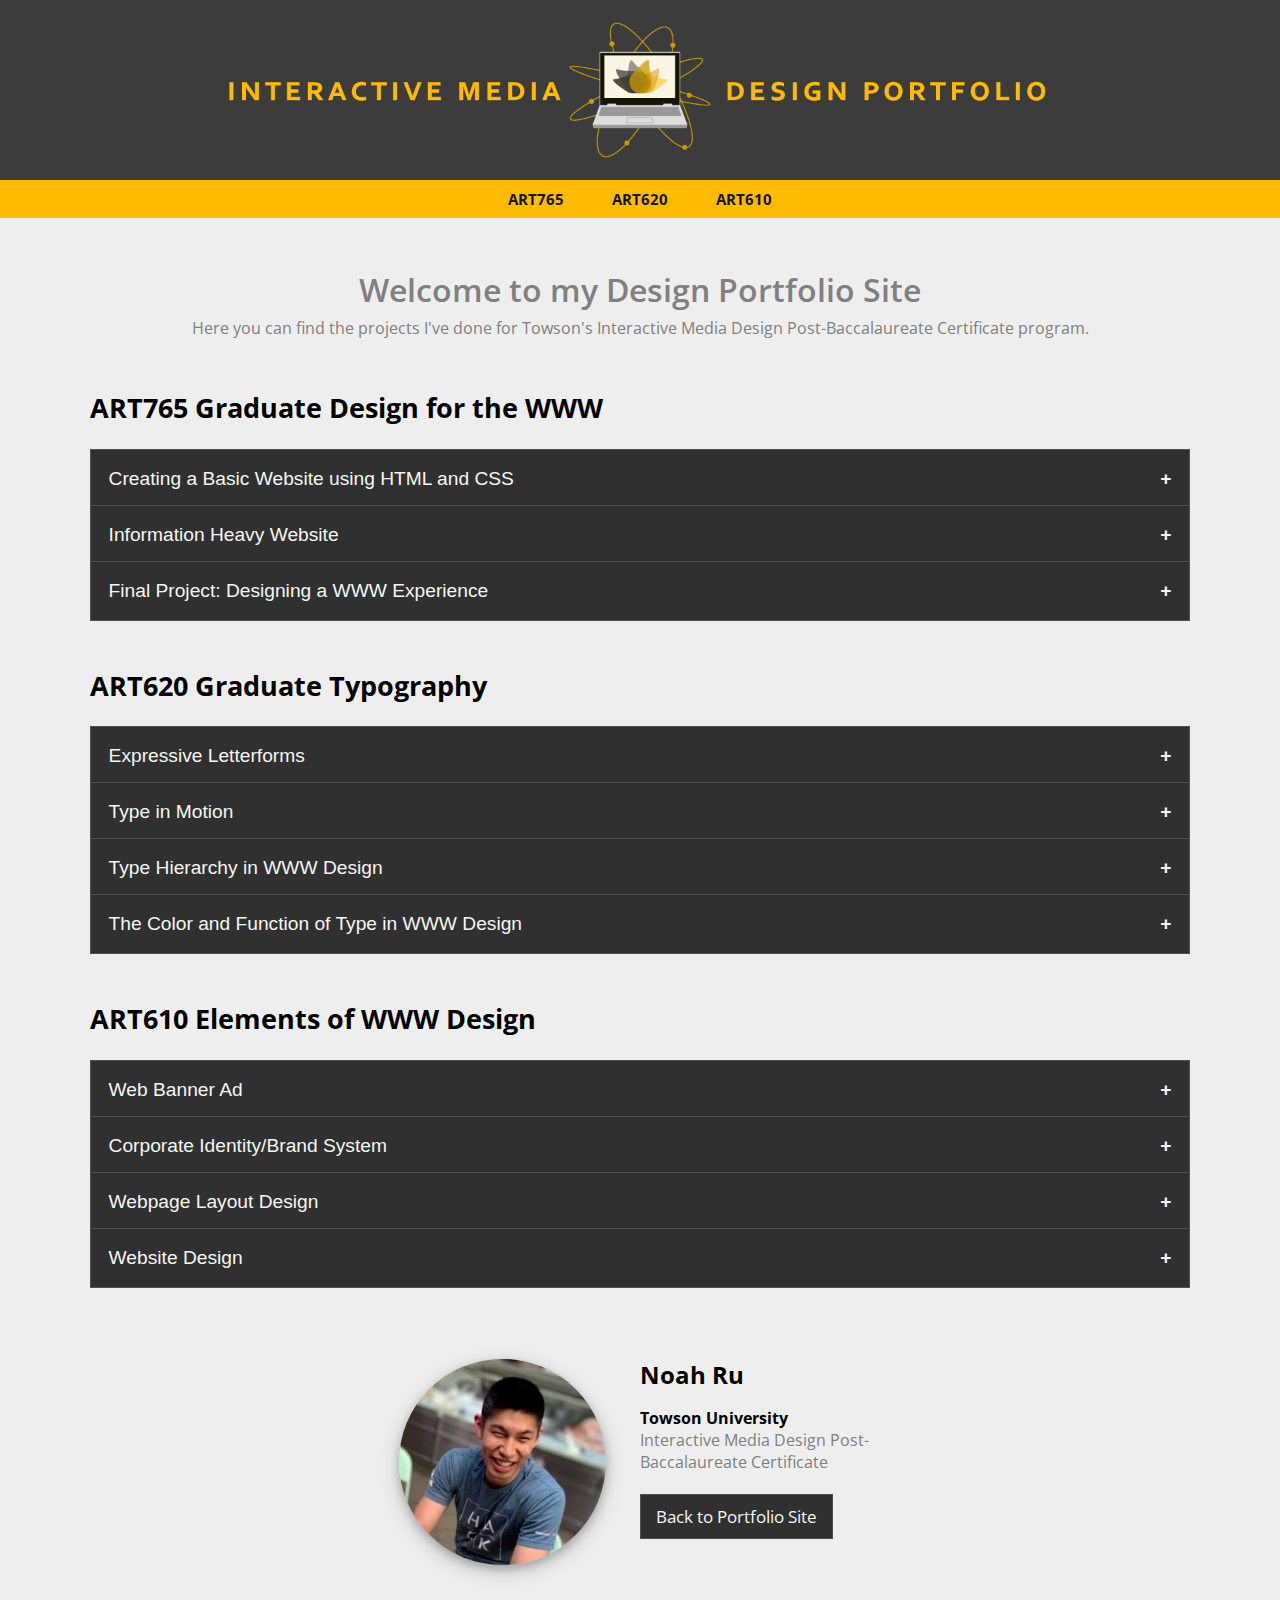
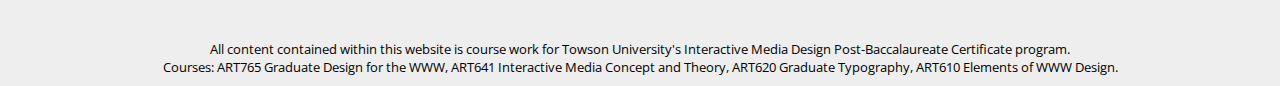
==== commit dde22732: "Add files via upload" ====
--- a/index.html
+++ b/index.html
@@ -35,7 +35,7 @@
                         <h1>You're currently viewing it.</h1>
                     </div>
                     <div class="column two">
-                        <img alt="Interactive Media Design Portfolio" src="images/745_project_3.jpg" class="center" width="100%">
+                        <img alt="Interactive Media Design Portfolio" src="images/745_project_1.jpg" class="center" width="100%">
                     </div>
                 </div>
             </div>
@@ -53,7 +53,7 @@
                         </h1>
                     </div>
                     <div class="column two">
-                        <a title="Information Heavy Website: Mountain View Community Church" href="proj_2/index.html"><img alt="Mountain View Community Church" src="images/745_project_3.jpg" class="center" width="100%"></a>
+                        <a title="Information Heavy Website: Mountain View Community Church" href="proj_2/index.html"><img alt="Mountain View Community Church" src="images/745_project_2.jpg" class="center" width="100%"></a>
                     </div>
                 </div>
             </div>
@@ -158,7 +158,7 @@
             
             
             <footer>
-                All content contained within this website is course work for Towson University's Interactive Media Design Post-Baccalaureate Certificate Program.
+                All content contained within this website is course work for Towson University's Interactive Media Design Post-Baccalaureate Certificate program.
                 <br>
                 Courses: ART765 Graduate Design for the WWW, ART641 Interactive Media Concept and Theory, ART620 Graduate Typography, ART610 Elements of WWW Design.
             </footer>
--- a/css/style.css
+++ b/css/style.css
@@ -150,12 +150,13 @@
 
 /*Responsive*/
 
-@media screen and (max-width: 1000px) {
+@media screen and (max-width: 1024px) {
     span {display: none;}
     a.btn {font-size: .5em;}
+    a.btn.mv {padding: 8px 20px;}
 }
 
-@media screen and (max-width: 800px) {
+@media screen and (max-width: 768px) {
     h1 {font-size: 1.7em; text-align: center;}
     h2 {font-size: 1.5em; text-align: center;}
 
@@ -172,4 +173,10 @@
 
     h3 {text-align: center; margin-top: 0;}
     a.btn {padding: 8px 12px; border-radius: 25px;}
+
+    footer {text-align: left;}
+}
+
+@media screen and (max-width: 480px) {
+    h4 {margin-top: 40px;}
 }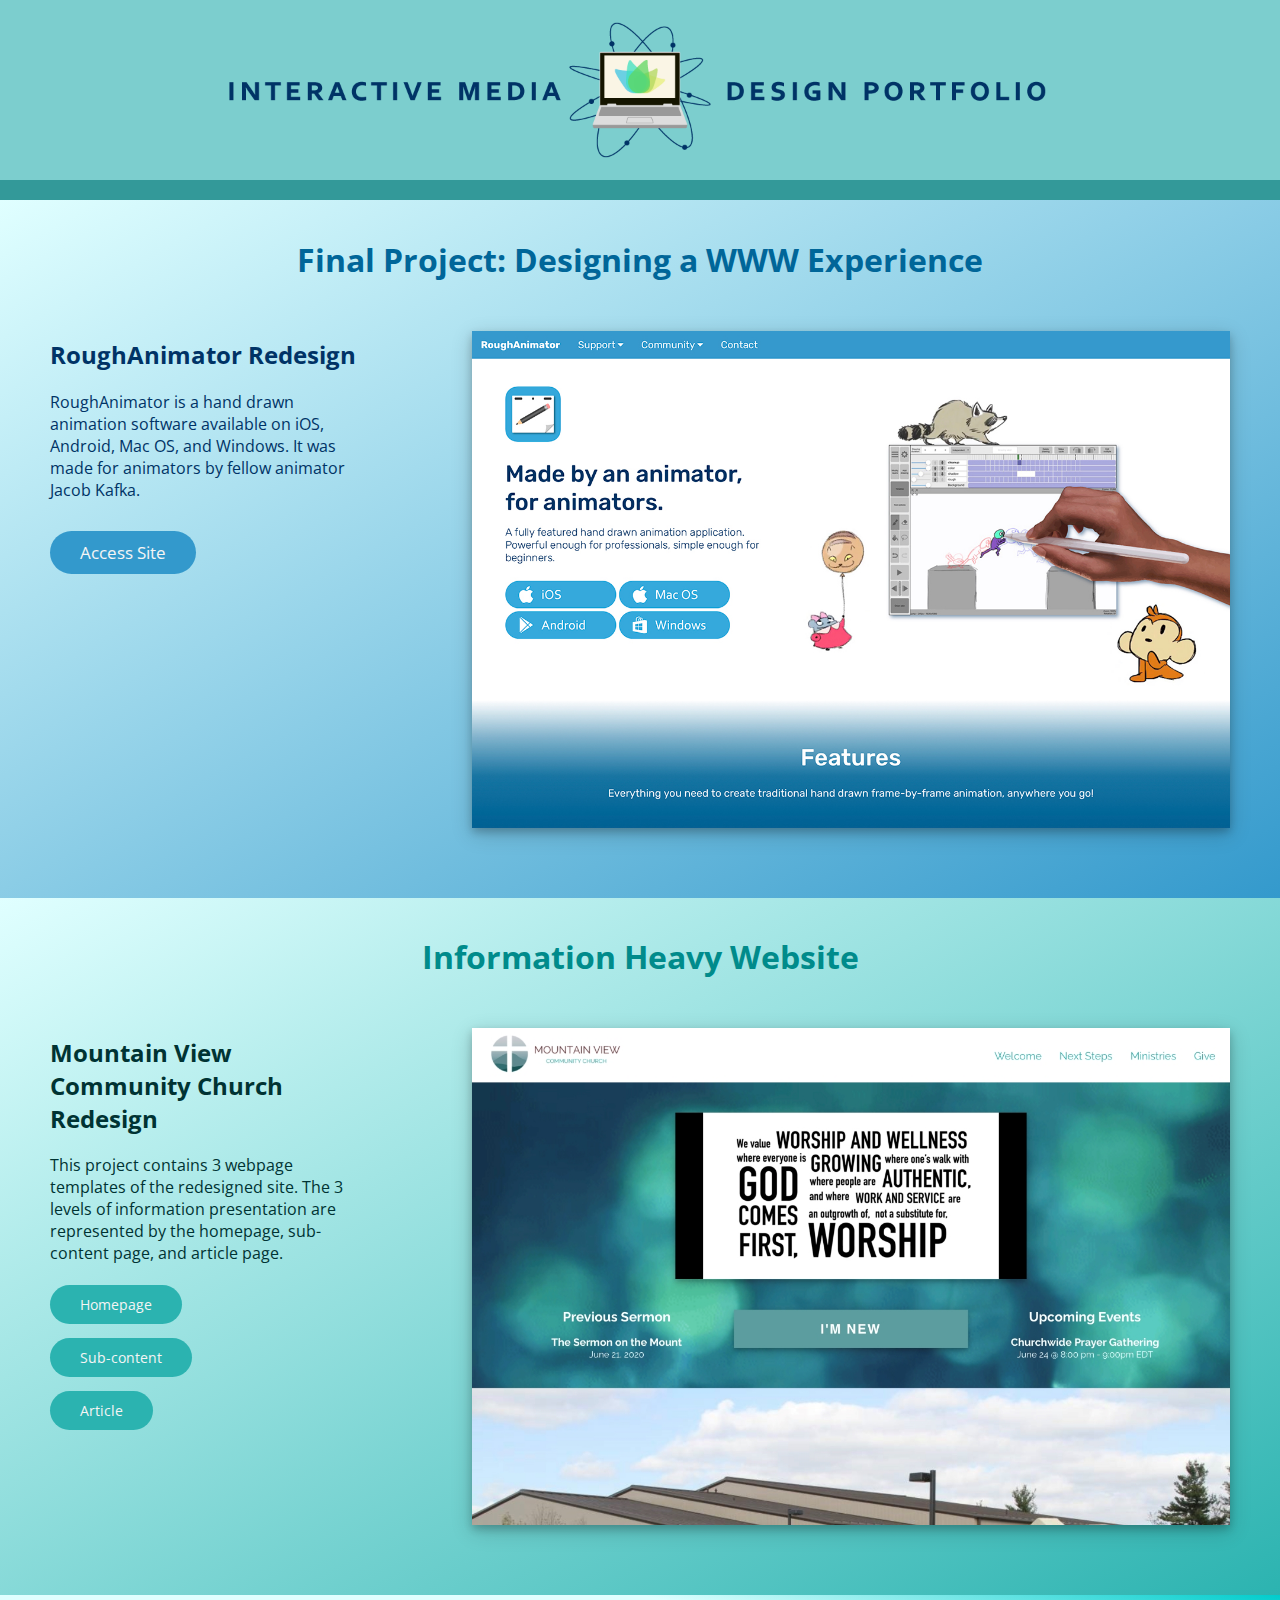
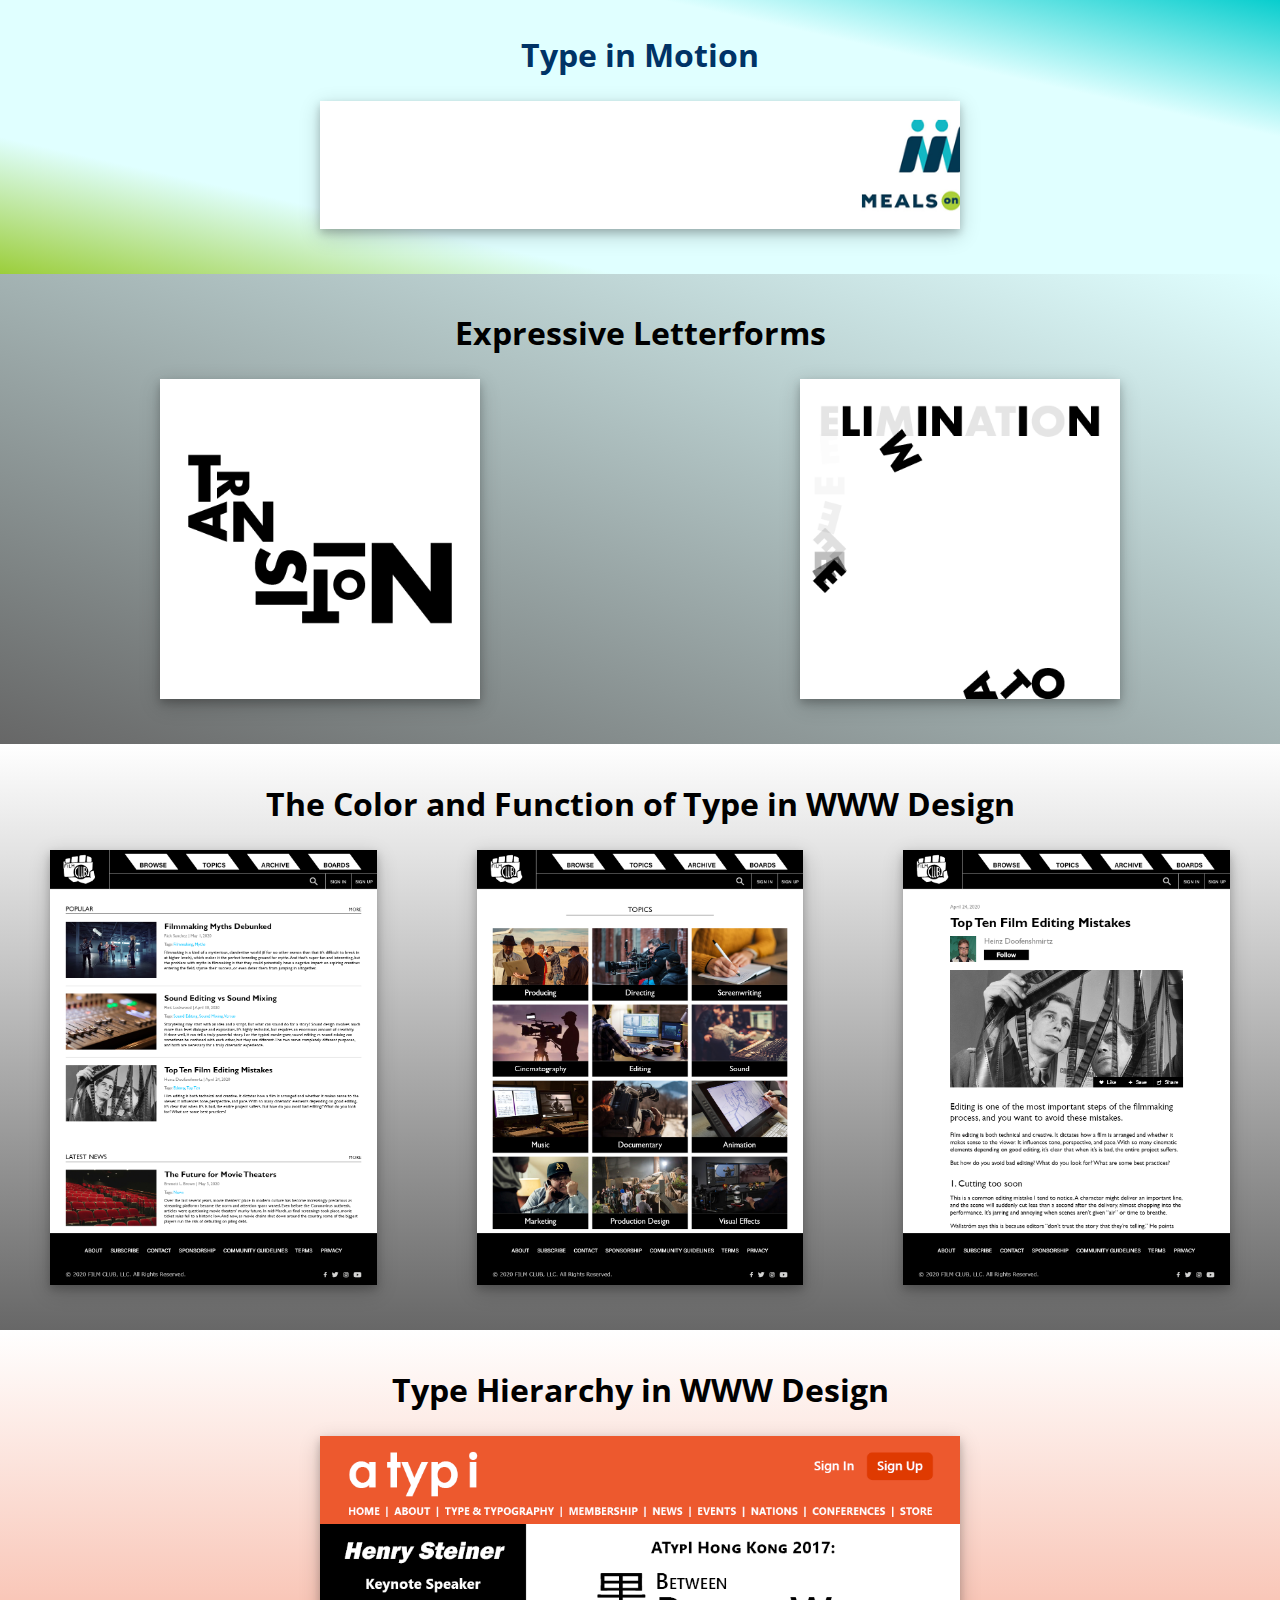
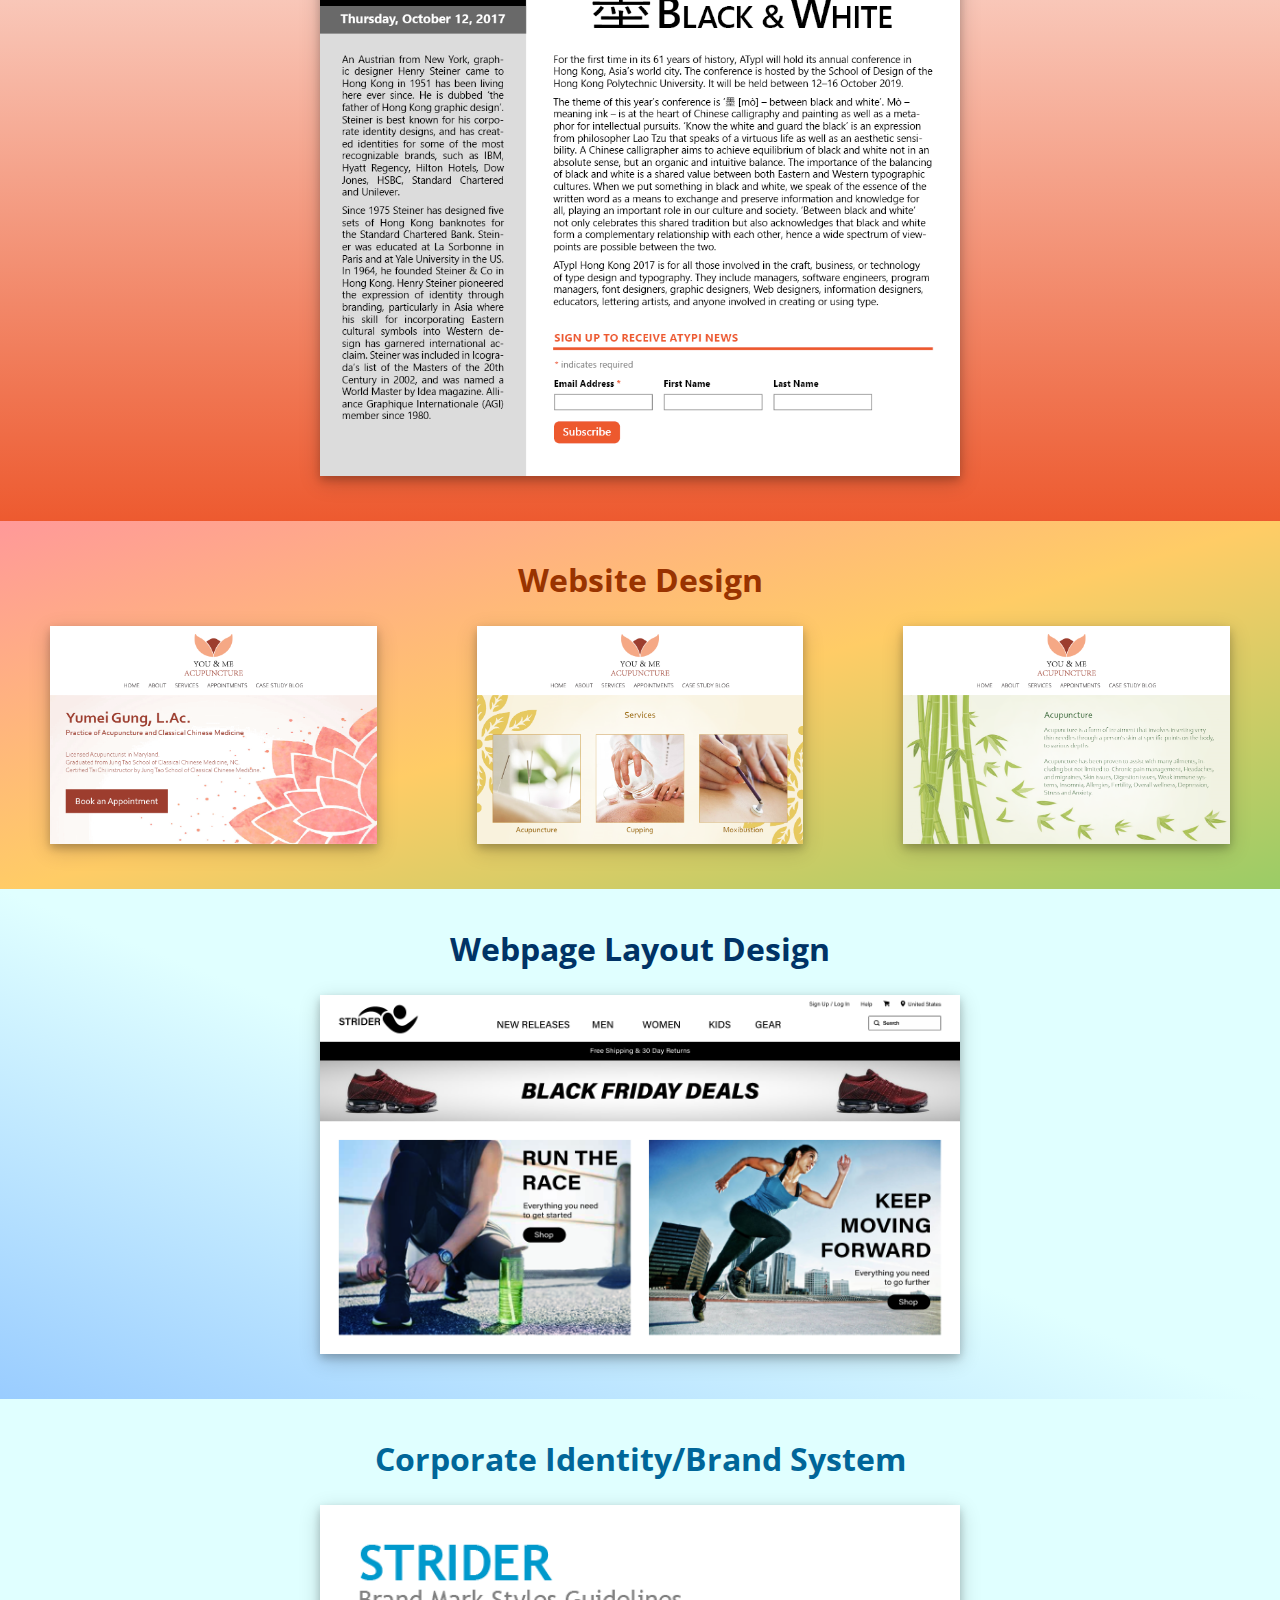
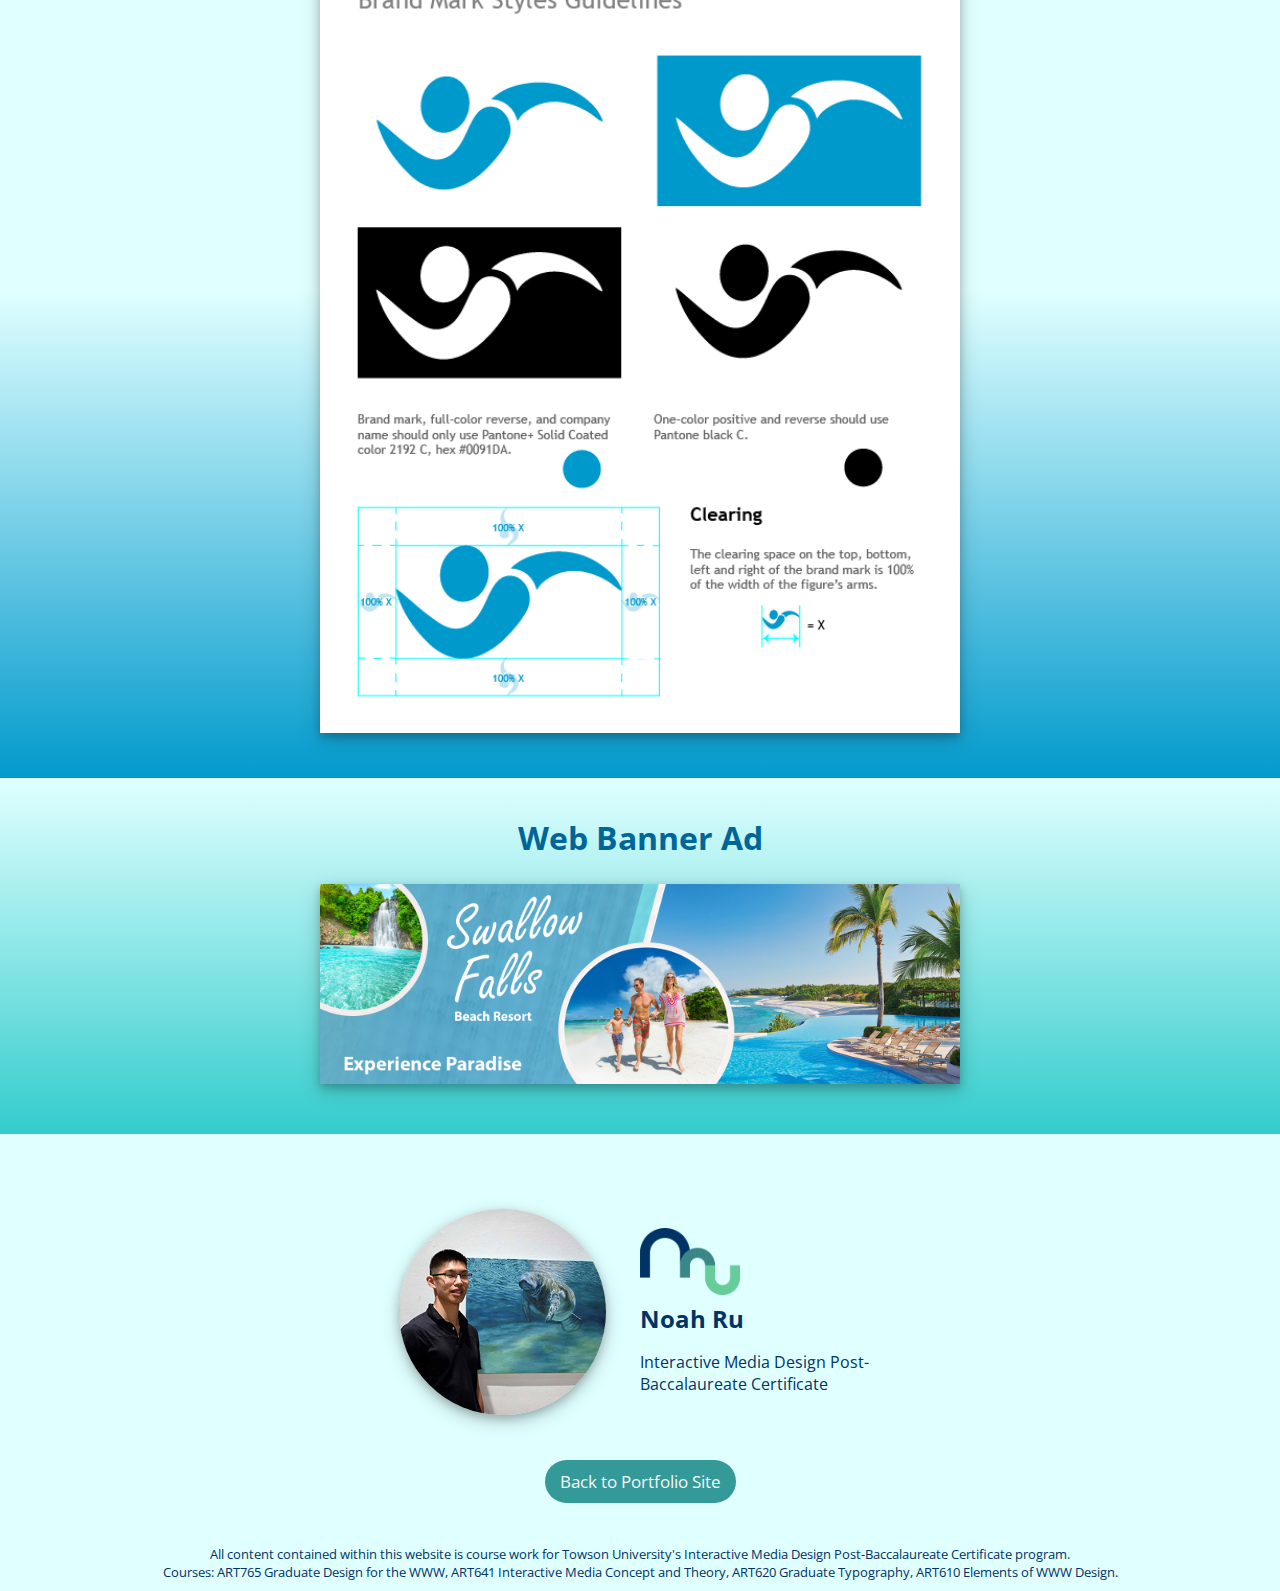
==== commit 67fe5474: "Add files via upload" ====
--- a/index.html
+++ b/index.html
@@ -4,7 +4,7 @@
         <meta charset="UTF-8">
         <meta name="author" content="Noah Ru">
         <meta name="viewport" content="width=device-width, initial-scale=1.0">
-        <link rel="icon" href="images/towson_logo.svg">
+        <link rel="icon" href="images/icon.png">
         <title>IAMD | Noah Ru</title>
         <link rel="stylesheet" type="text/css" media="screen" href="css/style.css">
     </head>
@@ -13,135 +13,113 @@
         <img class="banner" alt="Interactive Media Design Portfolio" src="images/iamd.png" width="100%">
         <img class="bannersmall" alt="Interactive Media Design Portfolio" src="images/iamd_small.png" width="100%">
 
-        <div class="nav">
-            <ul>
-                <li><a href="#765">ART765</a></li>
-                <li><a href="#620">ART620</a></li>
-                <li><a href="#610">ART610</a></li>
-            </ul>
-        </div>
-        
-        <div class="portfolio">
-
-            <h4>Welcome to my Design Portfolio Site</h4>
-            <p style="text-align: center; color: gray;">Here you can find the projects I've done for Towson's Interactive Media Design Post-Baccalaureate Certificate program.</p>
-
-            <h2 id="765">ART765 Graduate Design for the WWW</h2>
-
-            <button class="accordion">Creating a Basic Website using HTML and CSS</button>
-            <div class="panel">
-                <div class="row">
-                    <div class="column two-text">
-                        <h1>You're currently viewing it.</h1>
-                    </div>
-                    <div class="column two">
-                        <img alt="Interactive Media Design Portfolio" src="images/745_project_1.jpg" class="center" width="100%">
-                    </div>
+        <section style="background-image: linear-gradient(to bottom right, #e0ffff, #3399cc); margin-top: -5px;">
+            <h1 style="color: #006699;">Final Project: Designing a WWW Experience</h1>
+            <div class="row">
+                <div class="column third" style="color: #003366;">
+                    <h2>RoughAnimator Redesign</h2>
+                    <p>RoughAnimator is a hand drawn animation software available on iOS, Android, Mac OS, and Windows. It was made for animators by fellow animator Jacob Kafka.</p>
+                    <h2 style="padding-top: 12.5px;"><a class="btn ra" title="Final Project (Designing a WWW Experience): RoughAnimator" href="proj_3/index.html">Access Site</a></h2>
+                </div>
+                <div class="column two-third">
+                    <a title="Final Project (Designing a WWW Experience): RoughAnimator" href="proj_3/index.html"><img alt="RoughAnimator" src="images/745_project_3.jpg" class="center" width="100%"></a>
                 </div>
             </div>
+        </section>
 
-            <button class="accordion">Information Heavy Website</button>
-            <div class="panel">
-                <div class="row">
-                    <div class="column two-text">
-                        <h1>Mountain View Community Church Redesign</h1>
-                        <span><p>This project contains 3 webpage templates of the redesigned site. The 3 levels of information presentation are represented by the homepage, sub-content page, and article page.</p></span>
-                        <h1>
+        <section style="background-image: linear-gradient(to bottom right, #e0ffff, #2BB3B0); margin-top: -5px;">
+            <h1 style="color: #008B8B;">Information Heavy Website</h1>
+            <div class="row">
+                <div class="column third" style="color: #003333;">
+                    <h2>Mountain View Community Church Redesign</h2>
+                    <p>This project contains 3 webpage templates of the redesigned site. The 3 levels of information presentation are represented by the homepage, sub-content page, and article page.</p>
+                    <span>
+                        <h2 style="padding-top: 0;"><a class="btn mv" title="Mountain View Community Church" href="proj_2/index.html">Homepage</a></h2>
+                        <h2 style="padding-top: 0;"><a class="btn mv" title="Ministries" href="proj_2/ministries.html">Sub-content</a></h2>
+                        <h2 style="padding-top: 0;"><a class="btn mv" title="College Ministry" href="proj_2/college.html">Article</a></h2>
+                    </span>
+                    <div class="mvbuttons">
+                        <h2 style="padding-top: 12.5px;">
                             <a class="btn mv" title="Mountain View Community Church" href="proj_2/index.html">Homepage</a>
                             <a class="btn mv" title="Ministries" href="proj_2/ministries.html">Sub-content</a>
                             <a class="btn mv" title="College Ministry" href="proj_2/college.html">Article</a>
-                        </h1>
-                    </div>
-                    <div class="column two">
-                        <a title="Information Heavy Website: Mountain View Community Church" href="proj_2/index.html"><img alt="Mountain View Community Church" src="images/745_project_2.jpg" class="center" width="100%"></a>
+                        </h2>
                     </div>
                 </div>
-            </div>
-
-            <button class="accordion">Final Project: Designing a WWW Experience</button>
-            <div class="panel">
-                <div class="row">
-                    <div class="column two-text">
-                        <h1>RoughAnimator Redesign</h1>
-                        <span><p>RoughAnimator is a hand drawn animation software available on iOS, Android, Mac OS, and Windows. It was made for animators by fellow animator Jacob Kafka.</p></span>
-                        <h1><a class="btn ra" title="Final Project (Designing a WWW Experience): RoughAnimator" href="proj_3/index.html">Access Site</a></h1>
-                    </div>
-                    <div class="column two">
-                        <a title="Final Project (Designing a WWW Experience): RoughAnimator" href="proj_3/index.html"><img alt="RoughAnimator" src="images/745_project_3.jpg" class="center" width="100%"></a>
-                    </div>
+                <div class="column two-third">
+                    <a title="Information Heavy Website: Mountain View Community Church" href="proj_2/index.html"><img alt="Mountain View Community Church" src="images/745_project_2.jpg" class="center" width="100%"></a>
                 </div>
             </div>
+        </section>
 
-            <h2 id="620">ART620 Graduate Typography</h2>
+        <section style="background-image: linear-gradient(to bottom left, #00cccc, #e0ffff, #e0ffff, #e0ffff, #99cc33); margin-top: -5px;">
+            <h1 style="color: #003366;">Type in Motion</h1>
+            <img alt="Type in Motion" src="images/620_project_2.gif" class="center fifty">
+        </section>
 
-            <button class="accordion">Expressive Letterforms</button>
-            <div class="panel">
-                <div class="row">
-                    <div class="column two">
-                        <img alt="Expressive Letterforms: Transition" src="images/620_project_1a.png" class="center" width="50%">
-                    </div>
-                    <div class="column two">
-                        <img alt="Expressive Letterforms: Elimination" src="images/620_project_1b.png" class="center" width="50%">
-                    </div>
+        <section style="background-image: linear-gradient(to bottom left, #e0ffff, #666666); margin-top: -5px;">
+            <h1>Expressive Letterforms</h1>
+            <div class="row">
+                <div class="column two">
+                    <img alt="Expressive Letterforms: Transition" src="images/620_project_1a.png" class="center" width="50%">
+                </div>
+                <div class="column two">
+                    <img alt="Expressive Letterforms: Elimination" src="images/620_project_1b.png" class="center" width="50%">
                 </div>
             </div>
+        </section>
 
-            <button class="accordion">Type in Motion</button>
-            <div class="panel">
-                <img alt="Type in Motion" src="images/620_project_2.gif" class="center fifty">
-            </div>
-
-            <button class="accordion">Type Hierarchy in WWW Design</button>
-            <div class="panel">
-                <img alt="Type Hierarchy in WWW Design" src="images/620_project_3.png" class="center fifty">
-            </div>
-
-            <button class="accordion">The Color and Function of Type in WWW Design</button>
-            <div class="panel">
-                <div class="row">
-                    <div class="column three">
-                        <img alt="Type in WWW Design (Page 1)" src="images/620_project_4a.png" class="center" width="100%">
-                    </div>
-                    <div class="column three">
-                        <img alt="Type in WWW Design (Page 2)" src="images/620_project_4b.png" class="center" width="100%">
-                    </div>
-                    <div class="column three">
-                        <img alt="Type in WWW Design (Page 3)" src="images/620_project_4c.png" class="center" width="100%">
-                    </div>
+        <section style="background-image: linear-gradient(#fff, #666666); margin-top: -5px;">
+            <h1>The Color and Function of Type in WWW Design</h1>
+            <div class="row">
+                <div class="column three">
+                    <img alt="Type in WWW Design (Page 1)" src="images/620_project_4a.png" class="center" width="100%">
+                </div>
+                <div class="column three">
+                    <img alt="Type in WWW Design (Page 2)" src="images/620_project_4b.png" class="center" width="100%">
+                </div>
+                <div class="column three">
+                    <img alt="Type in WWW Design (Page 3)" src="images/620_project_4c.png" class="center" width="100%">
                 </div>
             </div>
+        </section>   
+        
+        <section style="background-image: linear-gradient(#fff, #ed592e); margin-top: -5px;">
+            <h1>Type Hierarchy in WWW Design</h1>
+            <img alt="Type Hierarchy in WWW Design" src="images/620_project_3.png" class="center fifty">
+        </section>
 
-            <h2 id="610">ART610 Elements of WWW Design</h2>
-
-            <button class="accordion">Web Banner Ad</button>
-            <div class="panel">
-                <img alt="Web Banner Ad" src="images/610_project_1.jpg" class="center fifty">
-            </div>
-
-            <button class="accordion">Corporate Identity/Brand System</button>
-            <div class="panel">
-                <img alt="Corporate Identity/Brand System" src="images/610_project_2.png" class="center fifty">
-            </div>
-
-            <button class="accordion">Webpage Layout Design</button>
-            <div class="panel">
-                <img alt="Webpage Layout Design" src="images/610_project_3.png" class="center fifty">
-            </div>
-
-            <button class="accordion">Website Design</button>
-            <div class="panel">
-                <div class="row">
-                    <div class="column three">
-                        <img alt="Website Design (Page 1)" src="images/610_project_4a.png" class="center" width="100%">
-                    </div>
-                    <div class="column three">
-                        <img alt="Website Design (Page 2)" src="images/610_project_4b.png" class="center" width="100%">
-                    </div>
-                    <div class="column three">
-                        <img alt="Website Design (Page 3)" src="images/610_project_4c.png" class="center" width="100%">
-                    </div>
+        <section style="background-image: linear-gradient(to bottom right, #ff9999, #ffcc66, #99cc66); margin-top: -5px;">
+            <h1 style="color: #993300;">Website Design</h1>
+            <div class="row">
+                <div class="column three">
+                    <img alt="Website Design (Page 1)" src="images/610_project_4a.png" class="center" width="100%">
+                </div>
+                <div class="column three">
+                    <img alt="Website Design (Page 2)" src="images/610_project_4b.png" class="center" width="100%">
+                </div>
+                <div class="column three">
+                    <img alt="Website Design (Page 3)" src="images/610_project_4c.png" class="center" width="100%">
                 </div>
             </div>
+        </section>   
+
+        <section style="background-image: linear-gradient(to bottom left, #e0ffff, #e0ffff, #99ccff); margin-top: -5px;">
+            <h1 style="color: #003366;">Webpage Layout Design</h1>
+            <img alt="Webpage Layout Design" src="images/610_project_3.png" class="center fifty">
+        </section>
+        
+        <section style="background-image: linear-gradient(#e0ffff, #e0ffff, #0099cc); margin-top: -5px;">
+            <h1 style="color: #006699;">Corporate Identity/Brand System</h1>
+            <img alt="Corporate Identity/Brand System" src="images/610_project_2.png" class="center fifty">
+        </section>
+
+        <section style="background-image: linear-gradient(#e0ffff, #33cccc); margin-top: -5px;">
+            <h1 style="color: #006699;">Web Banner Ad</h1>
+            <img alt="Web Banner Ad" src="images/610_project_1.jpg" class="center fifty">
+        </section>
+        
+        <div class="footer">
             
             <div class="profile">
                 <div class="row">
@@ -149,13 +127,15 @@
                         <img src="images/profile.jpg" class="center" width="75%" style="border-radius: 50%;">
                     </div>
                     <div class="column two">
+                        <span><br><br></span>
+                        <h3><img alt="Noah Ru" src="images/logo.png" width="100px"></h3>
                         <h3>Noah Ru</h3>
-                        <span><p style="color: gray;"><b style="color: black;">Towson University</b><br>Interactive Media Design Post-Baccalaureate Certificate</p></span>
-                        <h3><a class="btn" title="Portfolio Site" href="http://noahru.com/">Back to Portfolio Site</a></h3>
+                        <span><p>Interactive Media Design Post-Baccalaureate Certificate</p></span>
                     </div>
                 </div>  
+                <br>
+                <h3 style="text-align: center;"><a class="btn" title="Portfolio Site" href="http://www.noahru.com/">Back to Portfolio Site</a></h3>
             </div>
-            
             
             <footer>
                 All content contained within this website is course work for Towson University's Interactive Media Design Post-Baccalaureate Certificate program.
@@ -165,7 +145,5 @@
 
         </div>
 
-        <script src="js/script.js"></script>
-
     </body>
 </html>--- a/css/style.css
+++ b/css/style.css
@@ -2,82 +2,17 @@
 
 /*Layout*/
 * {box-sizing: border-box;}
-html {scroll-behavior: smooth;}
-body {font-family: 'Open Sans', sans-serif; margin: 0; background-color: #eeeeee;} 
-.portfolio {margin: 0 7%;}
+body {font-family: 'Open Sans', sans-serif; margin: 0; background-color: #e0ffff;} 
 
-h2 {margin-top: 50px; font-size: 1.7em;}
-h3 {font-size: 1.5em; margin-bottom: 0;}
-h4 {text-align: center; font-size: 2em; margin-top: 50px; margin-bottom: -10px; font-weight: 600; color: gray;}
+section {padding-bottom: 25px;}
+.footer {margin: 0 7%;}
+
+h1 {margin: 0; padding-top: 37.5px; text-align: center;}
+h2 {font-size: 1.5em; padding-top: 12.5px;}
+h3 {font-size: 1.5em; margin: 0;}
 a {text-decoration: none;}
 
 .bannersmall {display: none;}
-/*Navigation*/
-.nav {margin-top: -5px;}
-.nav ul {
-    list-style: none;
-    background-color: #ffbb00;
-    text-align: center;
-    padding: 0;
-    margin: 0;
-}
-
-.nav li {
-    display: inline-block;
-}
-
-.nav a {
-    text-decoration: none;
-    color: #151500;
-    width: 100px;
-    display: block;
-    padding: 9px;
-    font-size: 15px;
-    font-weight: bold;
-}
-
-.nav a:hover{
-    text-decoration: underline;
-}
-
-/*Accordion*/
-.accordion {
-    background-color: #303030;
-    color: whitesmoke;
-    cursor: pointer;
-    padding: 18px;
-    width: 100%;
-    border: #505050 1px solid;
-    text-align: left;
-    outline: none;
-    font-size: 1.2em;
-    transition: 0.4s;
-}
-
-.active, .accordion:hover {
-    background-color: #505050;
-}
-
-.accordion:after {
-    content: '\002B';
-    color: whitesmoke;
-    font-weight: bold;
-    float: right;
-    margin-left: 5px;
-}
-
-.active:after {
-    content: "\2212";
-}
-
-.panel {
-    padding: 0 18px;
-    max-height: 0;
-    overflow: hidden;
-    transition: max-height 0.3s ease-out;
-    background-color: #dddddd;
-    margin-bottom: -4px;
-}
 
 /*Center Images*/
 .center {
@@ -90,17 +25,14 @@
 }
 .center.fifty {width: 50%;}
 
-.blocks {
-    margin-left: 12.5px;
-    margin-right: 12.5px;
-    box-shadow: 0 4px 8px 0 rgba(0, 0, 0, 0.2), 0 6px 20px 0 rgba(0, 0, 0, 0.19);
-}
+/*Columns*/
+.column {float: left;}
 
-/*Column*/
-.column {float: left;}
+.column.third {width: 33%; padding: 25px 50px 25px;}
+.column.two-third {width: 67%; padding: 25px 50px 25px;}
+
 .column.two {width: 50%; padding: 0;}
-.column.two-text {width: 50%; padding: 0 50px 0 12.5px;}
-.column.three {width: 33.33%; padding: 0 12.5px;}
+.column.three {width: 33.33%; padding: 0 50px 0;}
 
 /* Clear floats after the columns */
 .row:after {
@@ -113,70 +45,68 @@
 .profile {
     margin: 50px auto;
     width: 50%;
+    color: #003366;
 }
 
 a.btn {
     font-size: .7em;
     font-weight: normal;
-    background-color: #303030;
+    background-color: #339999;
     color: whitesmoke;
-    border: 1px solid #505050;
+    border-radius: 50px;
     padding: 10px 15px;
     transition: background-color .4s;
 }
-a.btn:hover {background-color: #505050}
+a.btn:hover {background-color: #66cc99}
 
+/*Site Buttons*/
 a.btn.ra {
-    font-size: .6em;
     background-color: #3399cc;
-    border: none;
-    border-radius: 50px;
     padding: 10px 30px;
 }
 a.btn.ra:hover {background-color: #006699}
 
 a.btn.mv {
-    font-size: .5em;
+    font-size: .6em;
     background-color: #2BB3B0;
-    border: none;
-    border-radius: 50px;
     padding: 10px 30px;
 }
 a.btn.mv:hover {background-color: #008B8B}
 
+.mvbuttons {display: none;}
+
 /*Footer*/
-footer {font-size: .8em; text-align: center; margin-bottom: 10px;}
-
+footer {font-size: .8em; text-align: center; margin-bottom: 10px; color: #003366;}
 
 /*Responsive*/
-
-@media screen and (max-width: 1024px) {
+@media screen and (max-width: 768px) {
+    /*Layout*/
     span {display: none;}
-    a.btn {font-size: .5em;}
-    a.btn.mv {padding: 8px 20px;}
-}
-
-@media screen and (max-width: 768px) {
-    h1 {font-size: 1.7em; text-align: center;}
-    h2 {font-size: 1.5em; text-align: center;}
+    section {padding-left: 50px; padding-right: 50px;}
+    footer {text-align: left;}
+    
+    h2 {text-align: center; padding-top: 0; font-size: 1.25em;}
+    h3 {text-align: center;}
+    p {text-align: center;}
 
     .banner {display: none;}
     .bannersmall {display: block;}
-    .nav a {display: none;}
 
-    .column.two {width: 100%;}
-    .column.two-text {width: 100%; padding: 0;}
+    .mvbuttons {display: block;}
+
+    /*Columns*/
+    .column.third {width: 100%; padding: 12.5px 0;}
+    .column.two-third {width: 100%; padding: 0;}
+
+    .column.two {width: 100%;}    
     .column.three {width: 100%; padding: 0;}
+
     .center.fifty {width: 100%;}
-
-    .accordion {font-size: 1em;}
-
-    h3 {text-align: center; margin-top: 0;}
-    a.btn {padding: 8px 12px; border-radius: 25px;}
-
-    footer {text-align: left;}
 }
 
 @media screen and (max-width: 480px) {
-    h4 {margin-top: 40px;}
+    section {padding-left: 37.5px; padding-right: 37.5px;}
+    p {display: none;}
+
+    a.btn {font-size: .5em;}
 }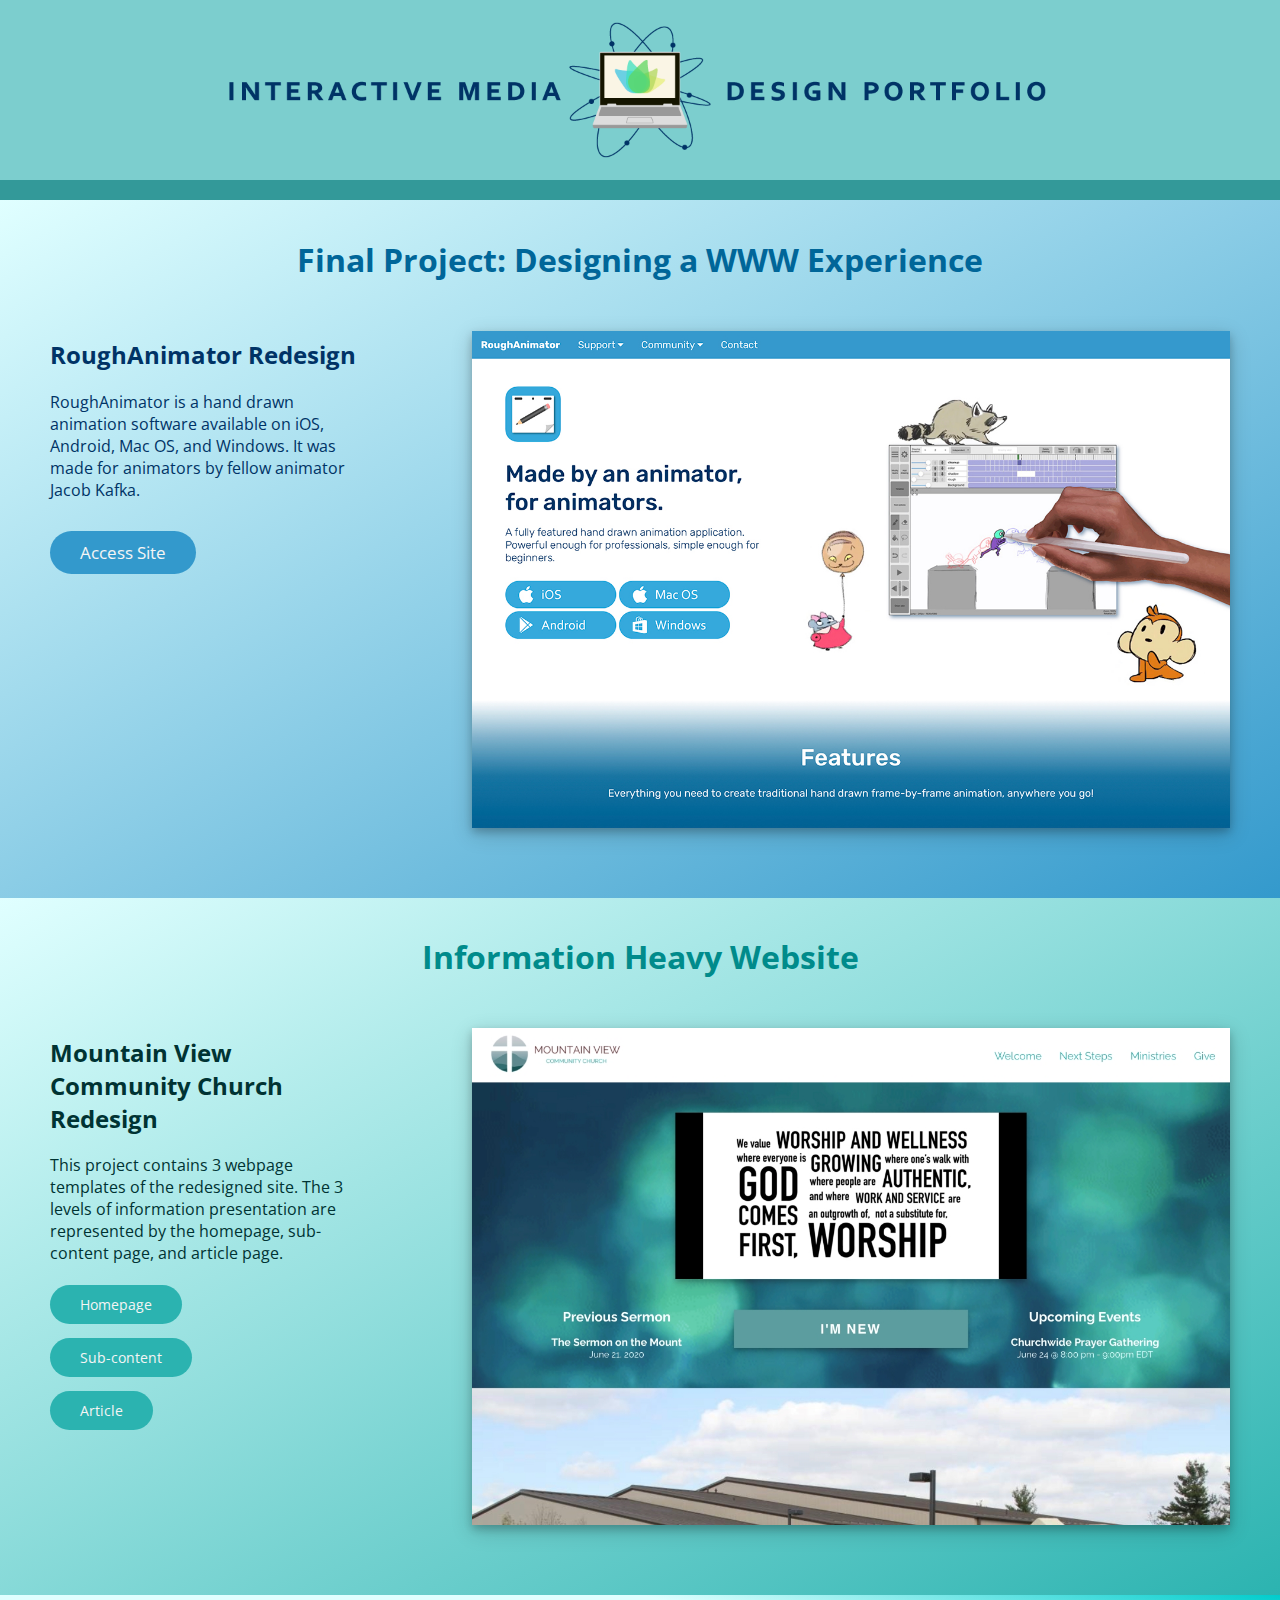
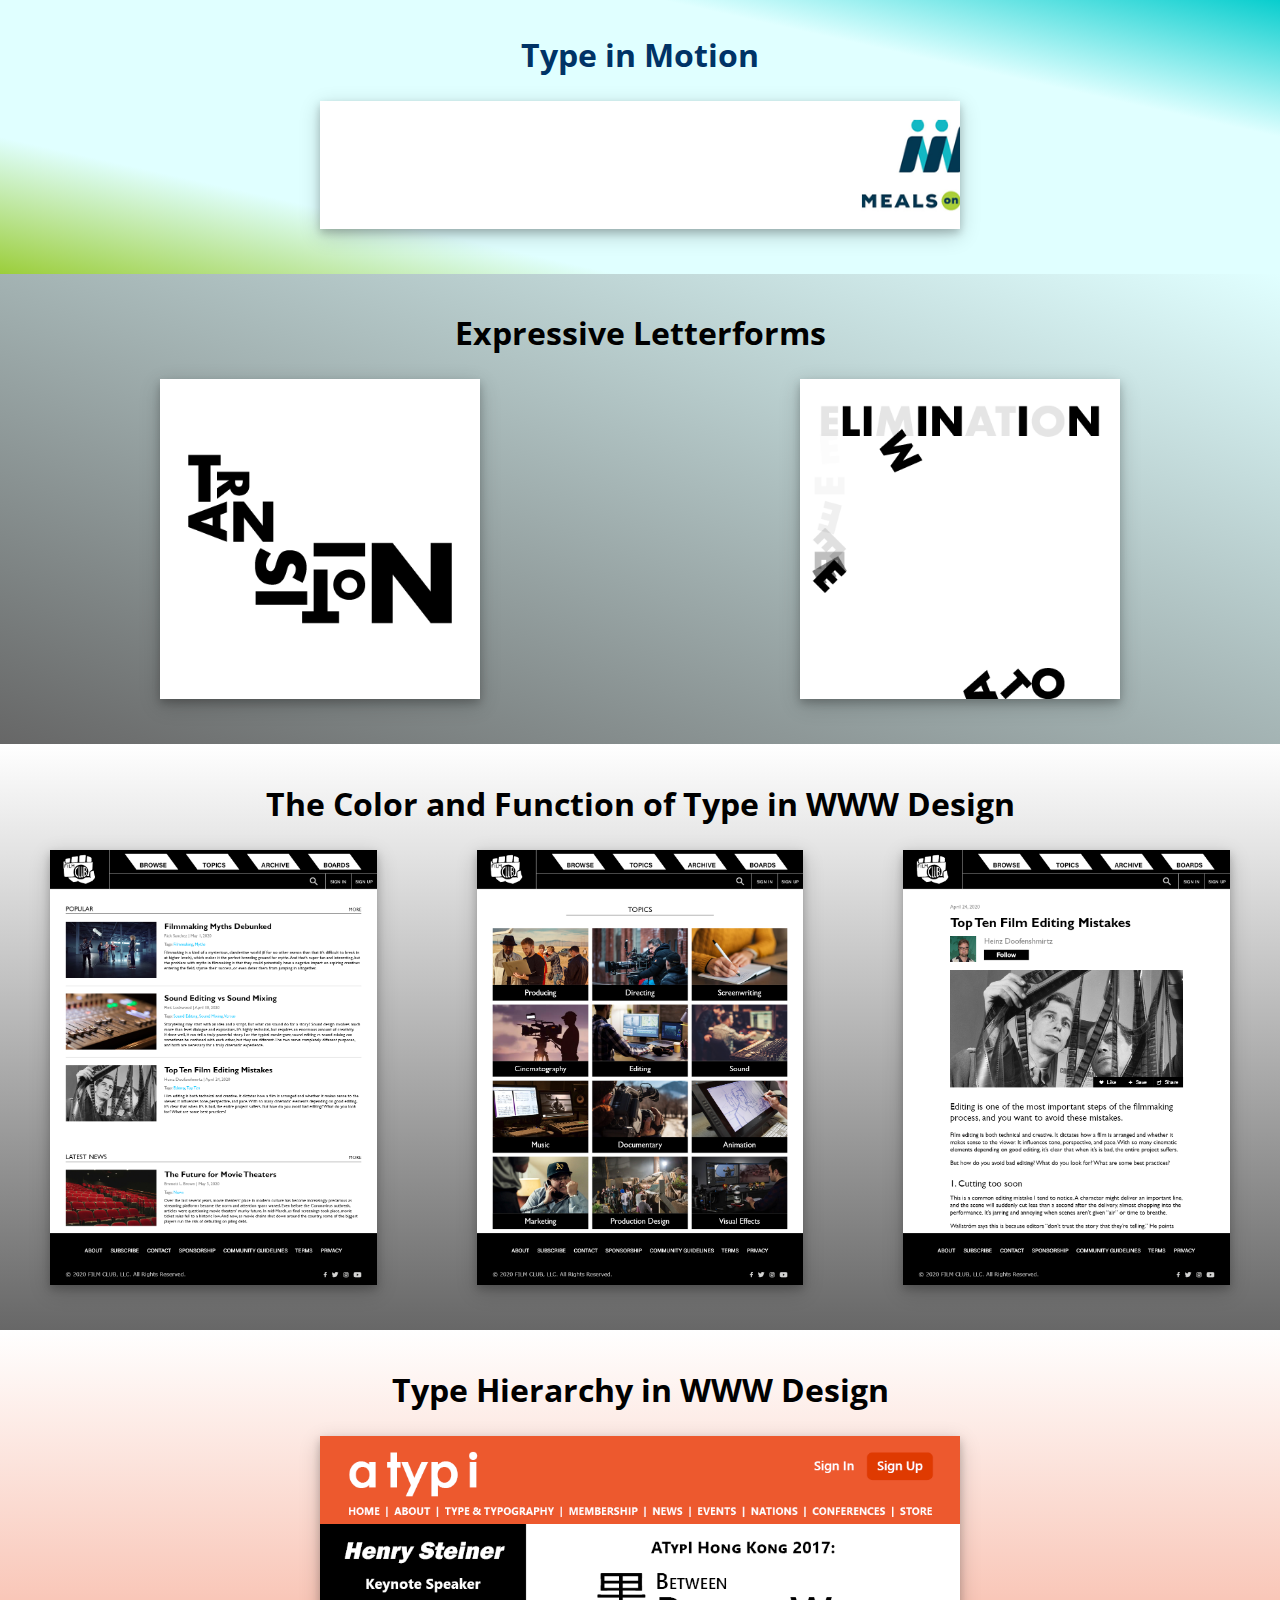
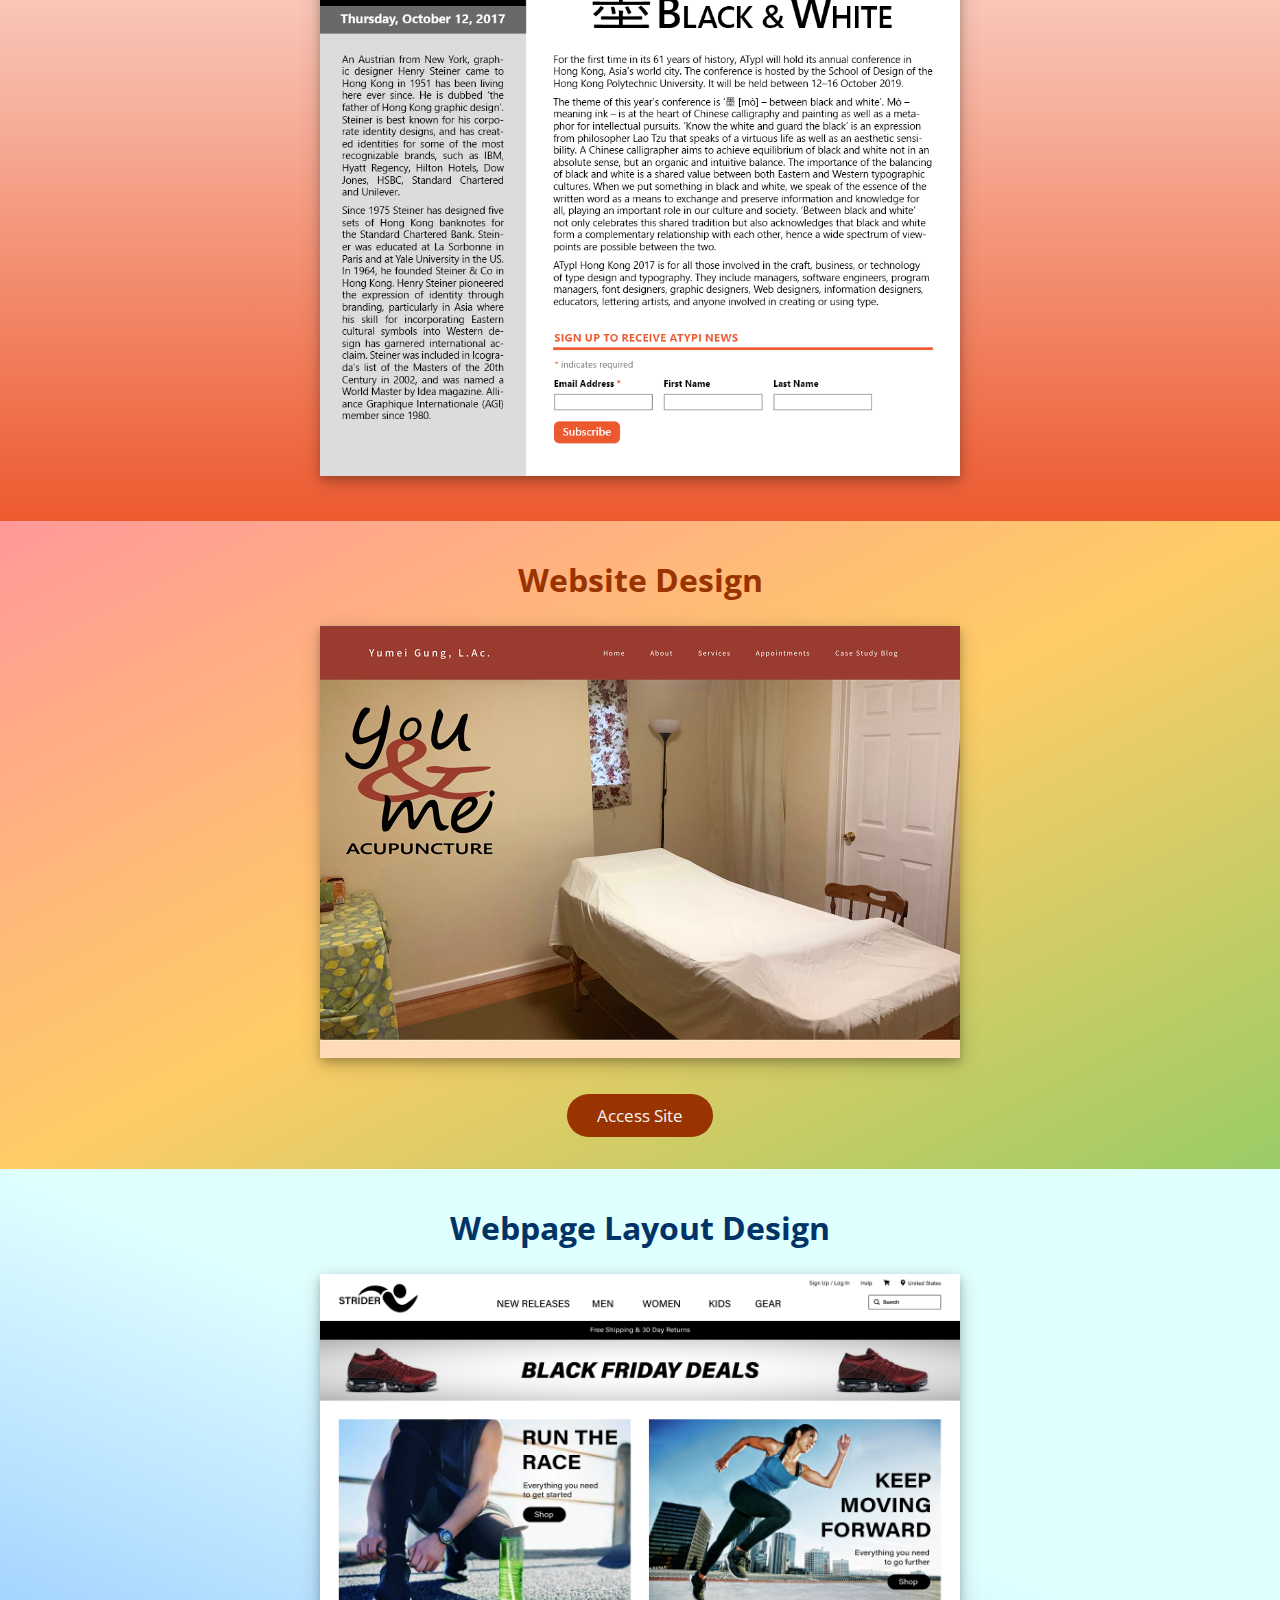
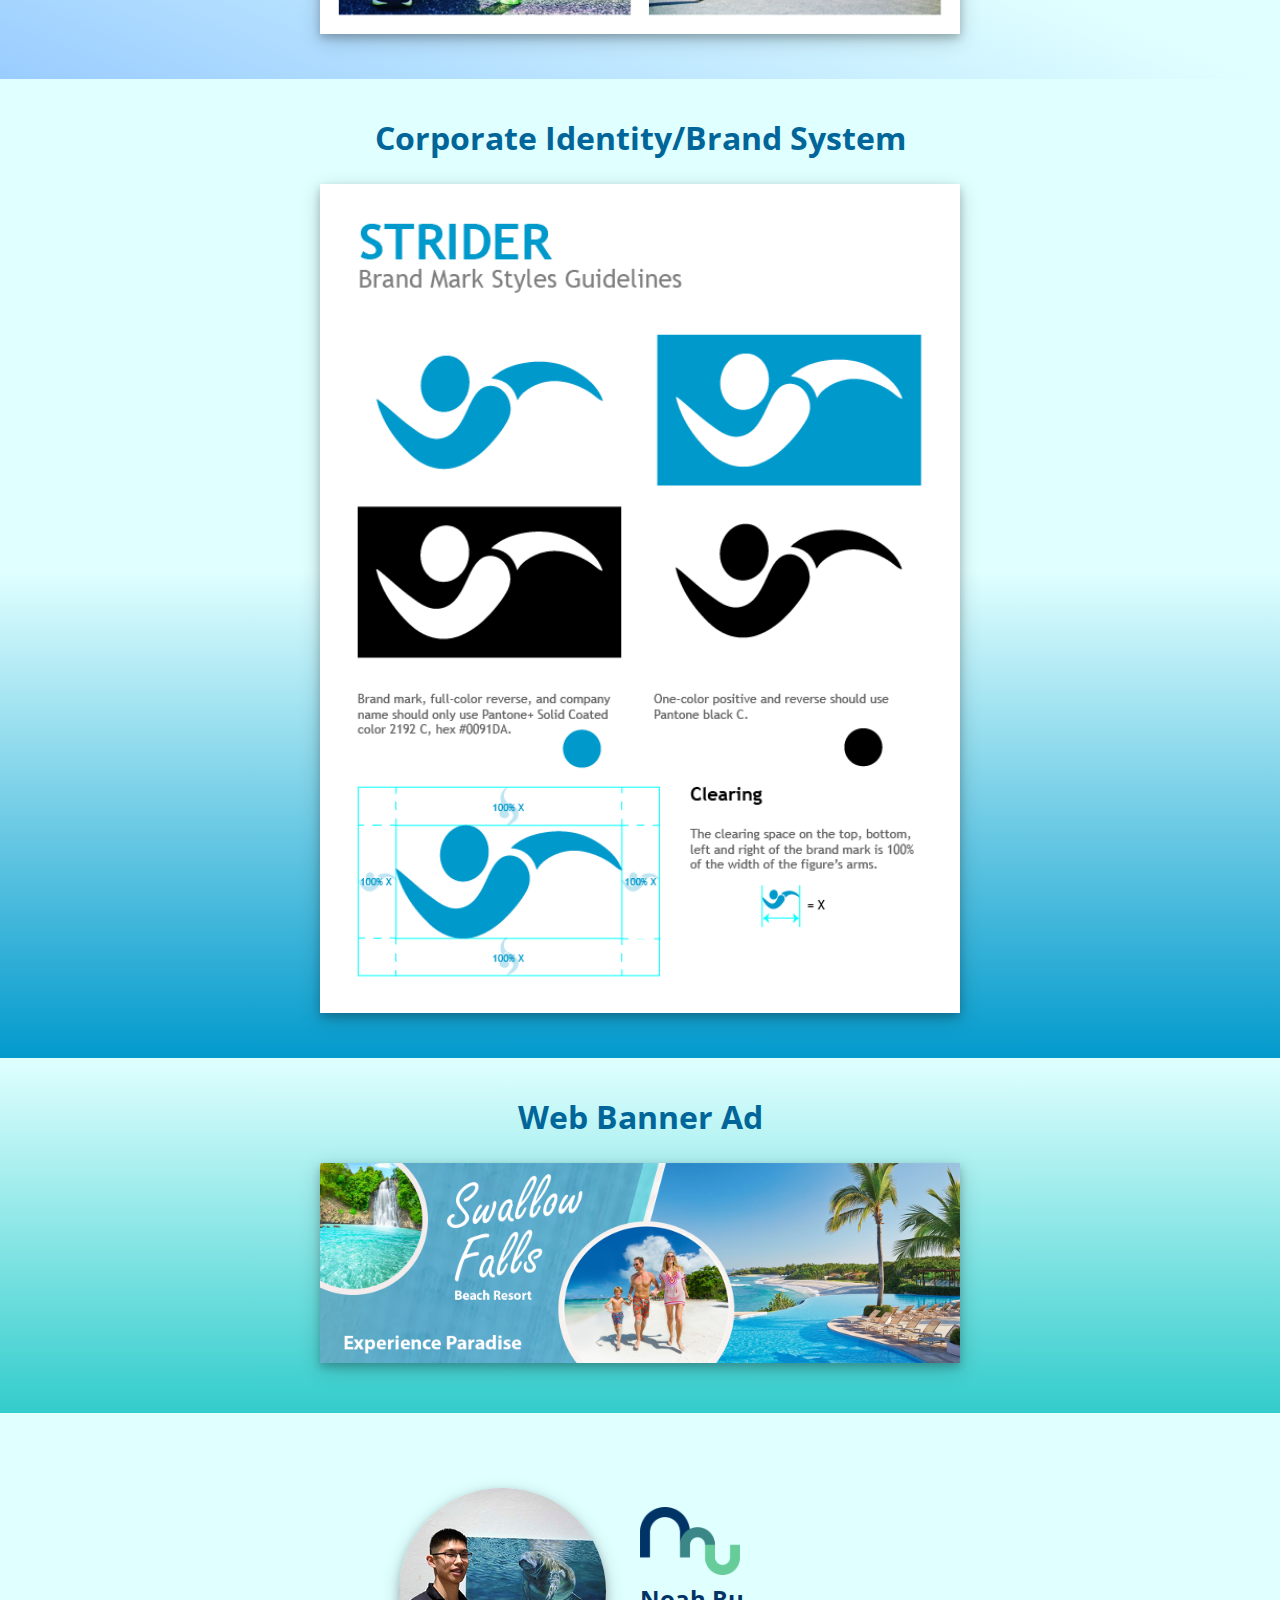
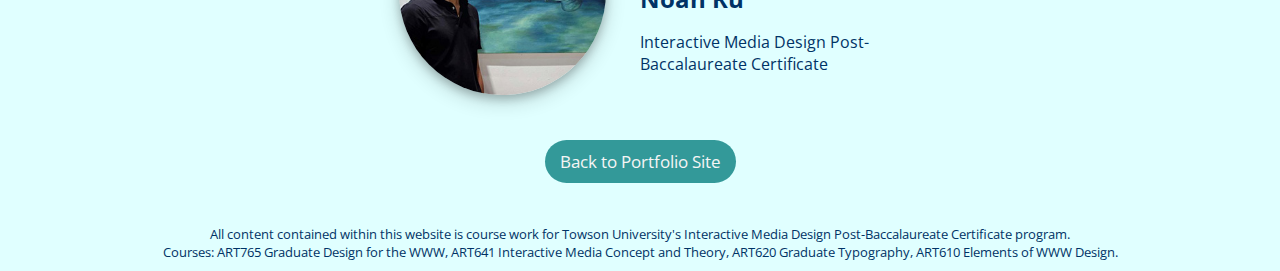
==== commit 788637a5: "Add files via upload" ====
--- a/index.html
+++ b/index.html
@@ -91,17 +91,8 @@
 
         <section style="background-image: linear-gradient(to bottom right, #ff9999, #ffcc66, #99cc66); margin-top: -5px;">
             <h1 style="color: #993300;">Website Design</h1>
-            <div class="row">
-                <div class="column three">
-                    <img alt="Website Design (Page 1)" src="images/610_project_4a.png" class="center" width="100%">
-                </div>
-                <div class="column three">
-                    <img alt="Website Design (Page 2)" src="images/610_project_4b.png" class="center" width="100%">
-                </div>
-                <div class="column three">
-                    <img alt="Website Design (Page 3)" src="images/610_project_4c.png" class="center" width="100%">
-                </div>
-            </div>
+            <a title="Web Design: You & Me Acupuncture" href="http://www.youandmeacupuncture.com/" target="_blank"><img alt="You & Me Acupuncture" src="images/610_project_4.jpg" class="center fifty" width="100%"></a>
+            <h2 style="padding-top: 12.5px; text-align: center;"><a class="btn ym" title="You & Me Acupuncture Website" href="http://www.youandmeacupuncture.com/" target="_blank">Access Site</a></h2>
         </section>   
 
         <section style="background-image: linear-gradient(to bottom left, #e0ffff, #e0ffff, #99ccff); margin-top: -5px;">
--- a/css/style.css
+++ b/css/style.css
@@ -75,6 +75,12 @@
 
 .mvbuttons {display: none;}
 
+a.btn.ym {
+    background-color: #993300;
+    padding: 10px 30px;
+}
+a.btn.ym:hover {background-color: #660000}
+
 /*Footer*/
 footer {font-size: .8em; text-align: center; margin-bottom: 10px; color: #003366;}
 
@@ -109,4 +115,5 @@
     p {display: none;}
 
     a.btn {font-size: .5em;}
+    a.btn.mv {font-size: .4em;}
 }